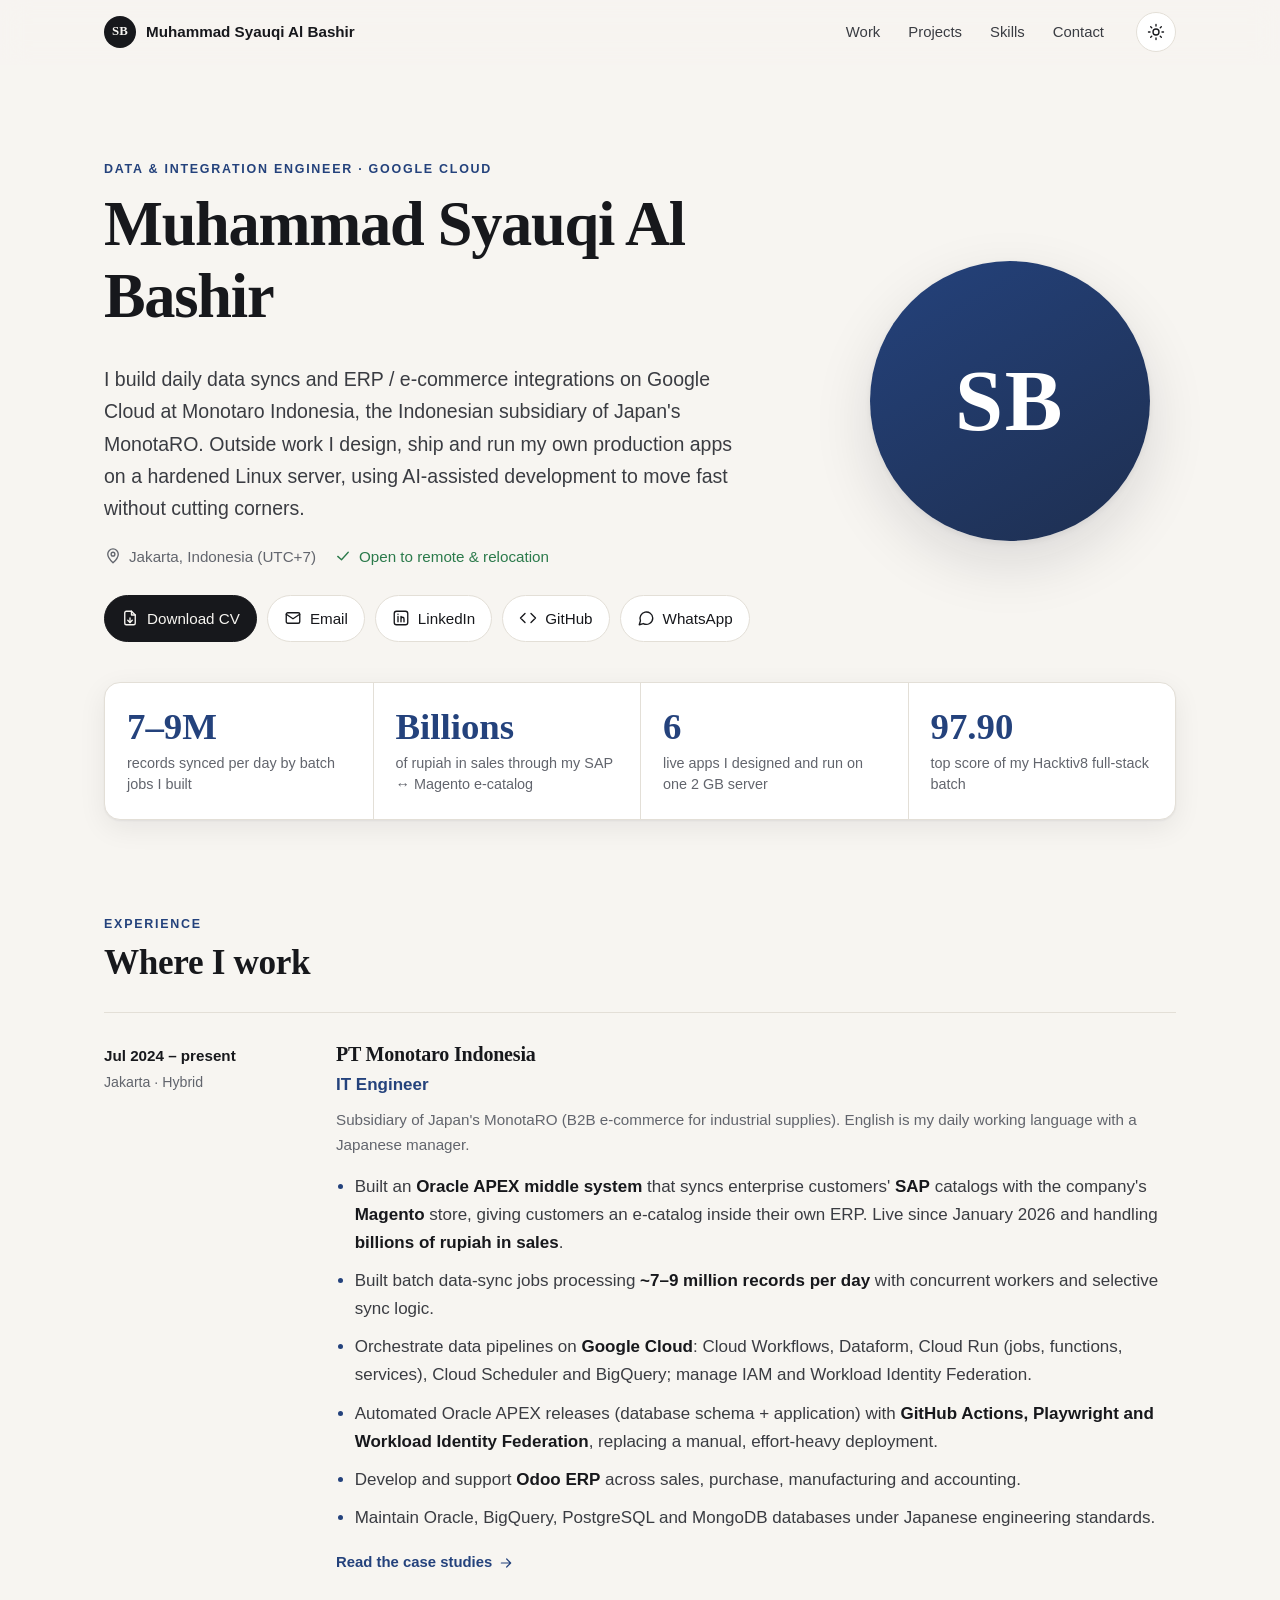
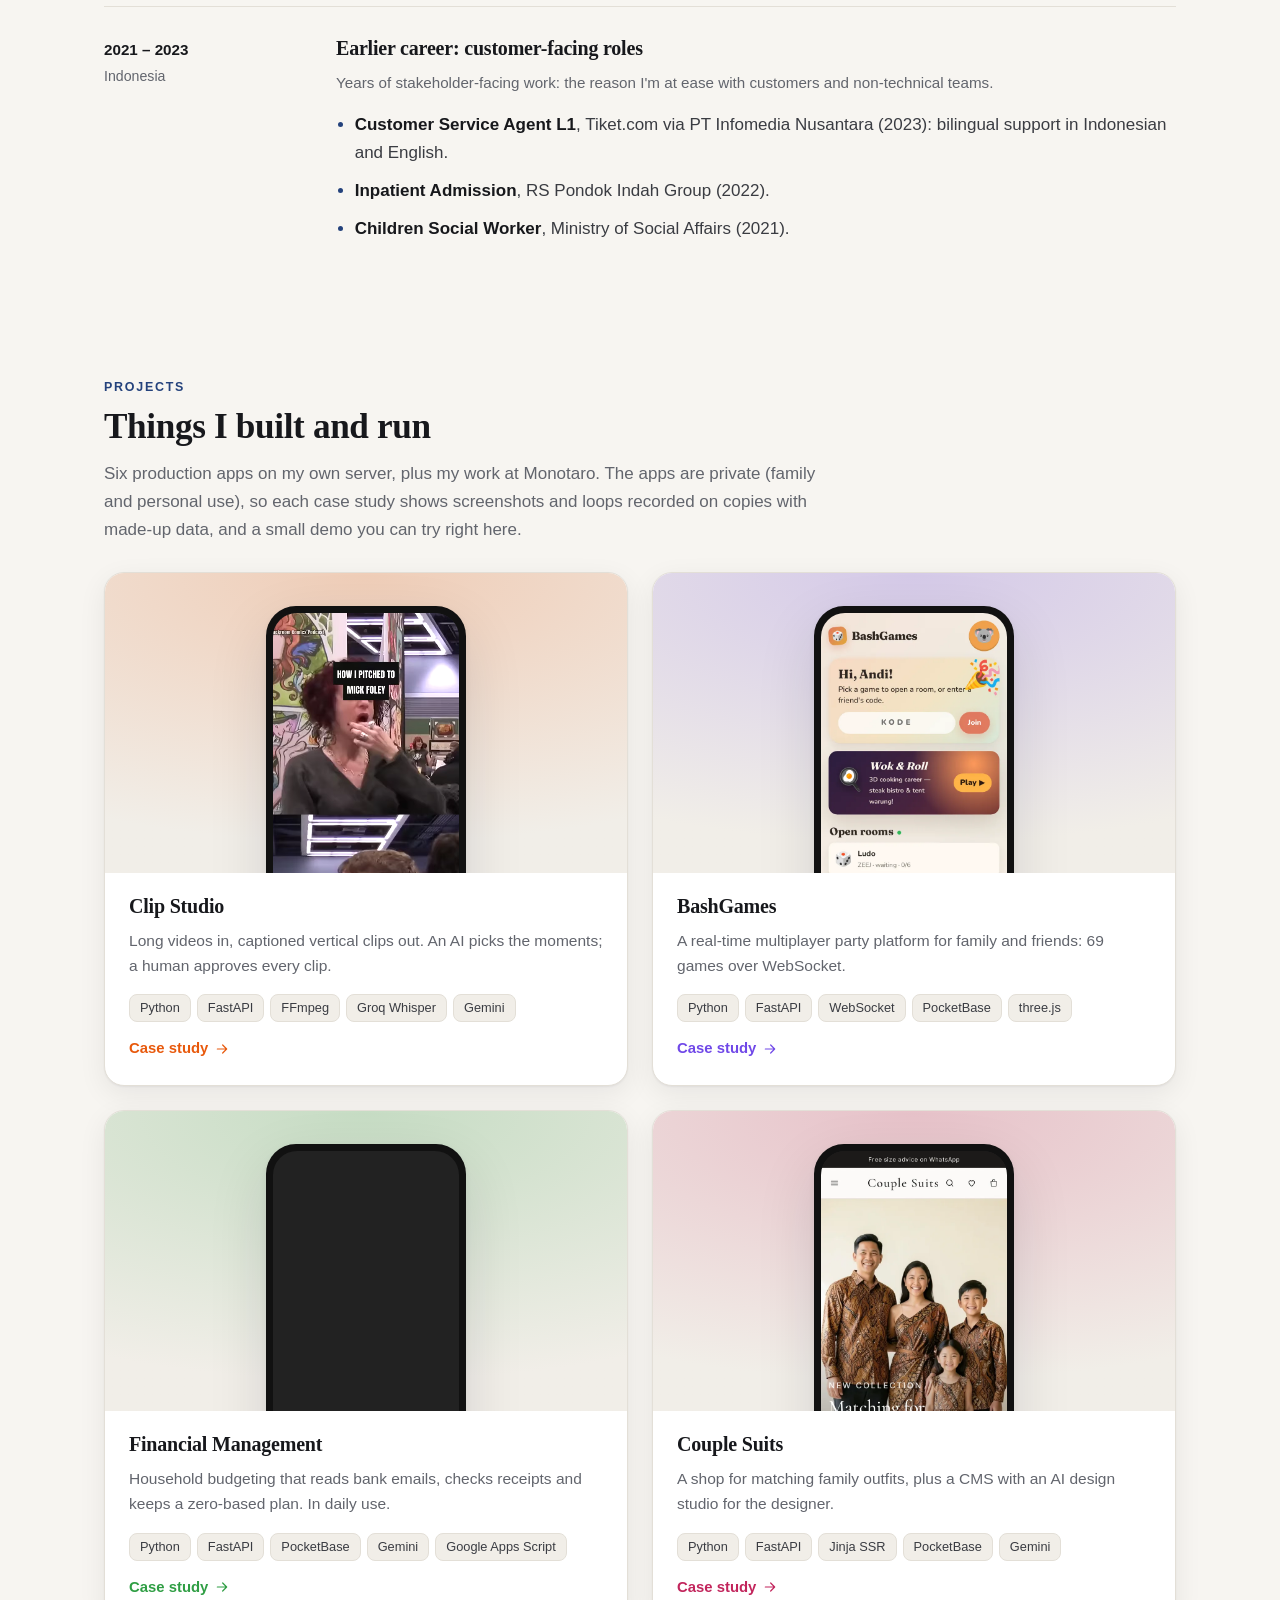
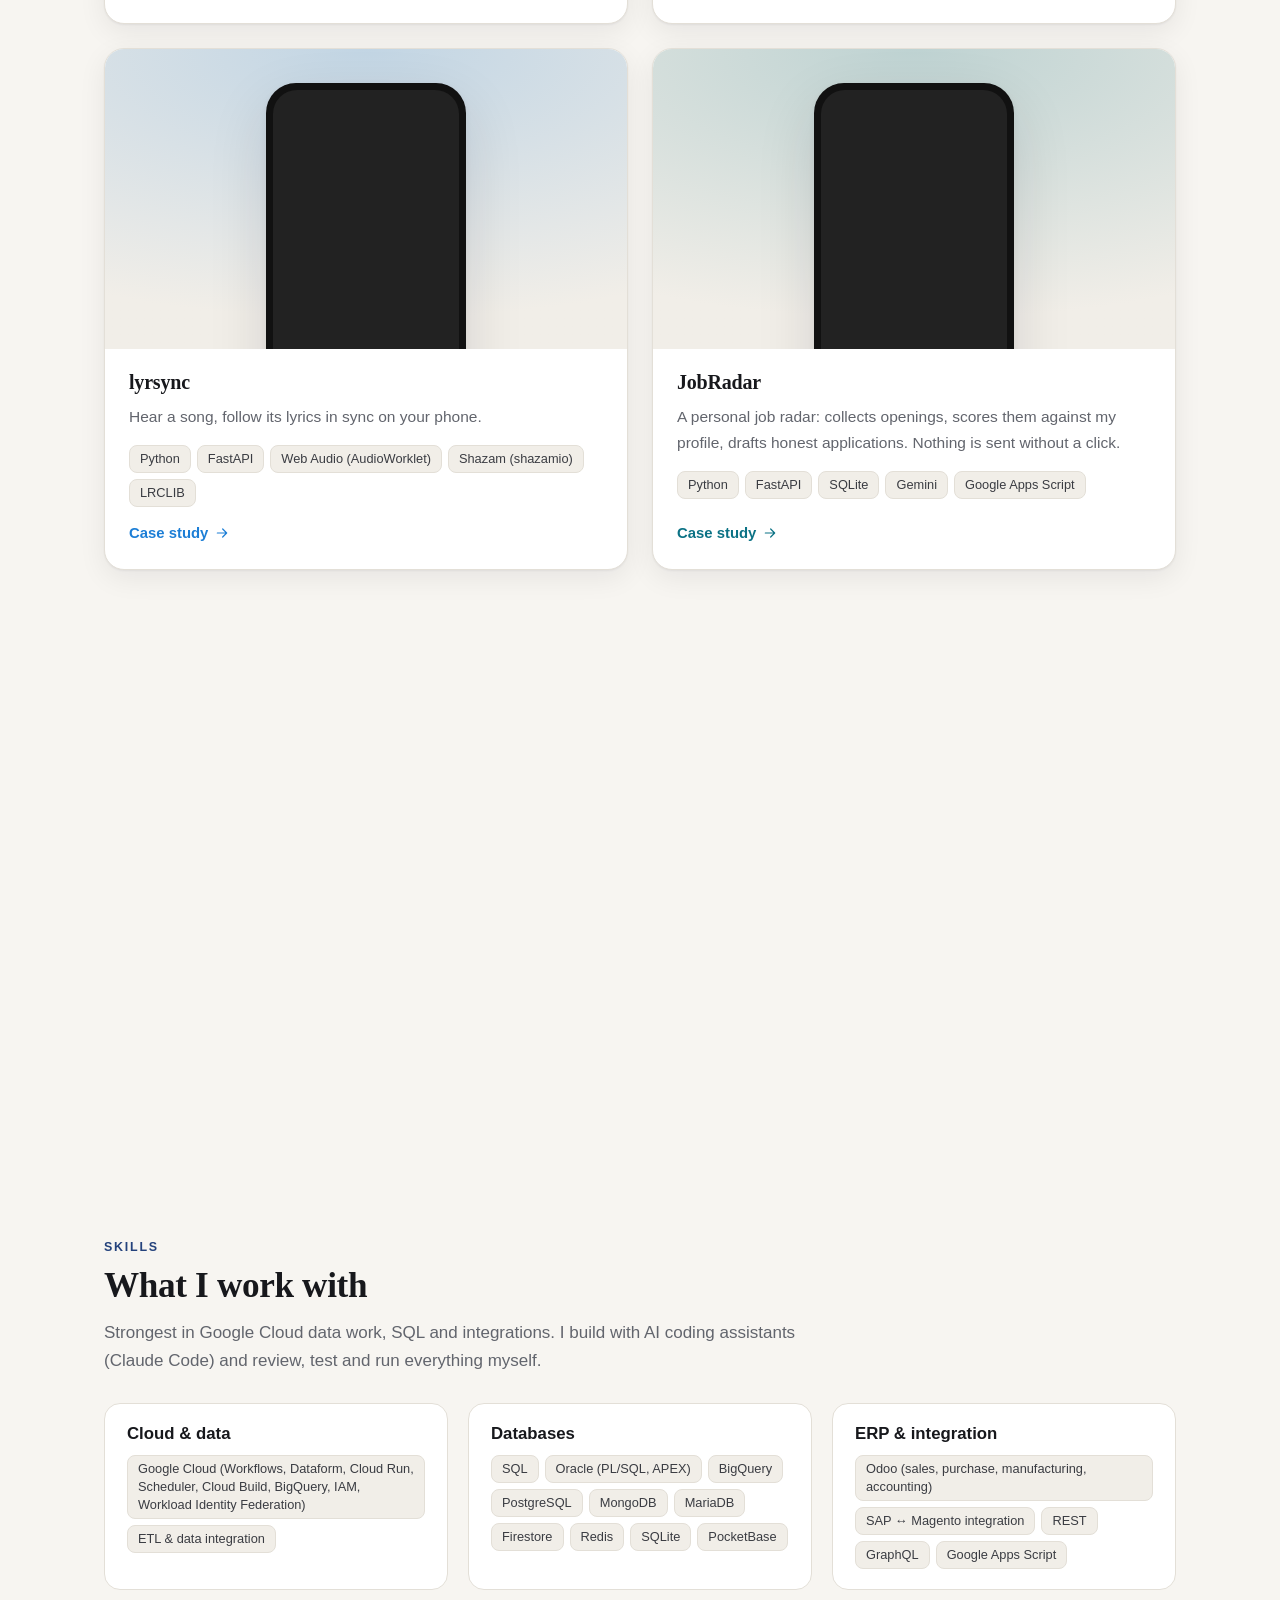
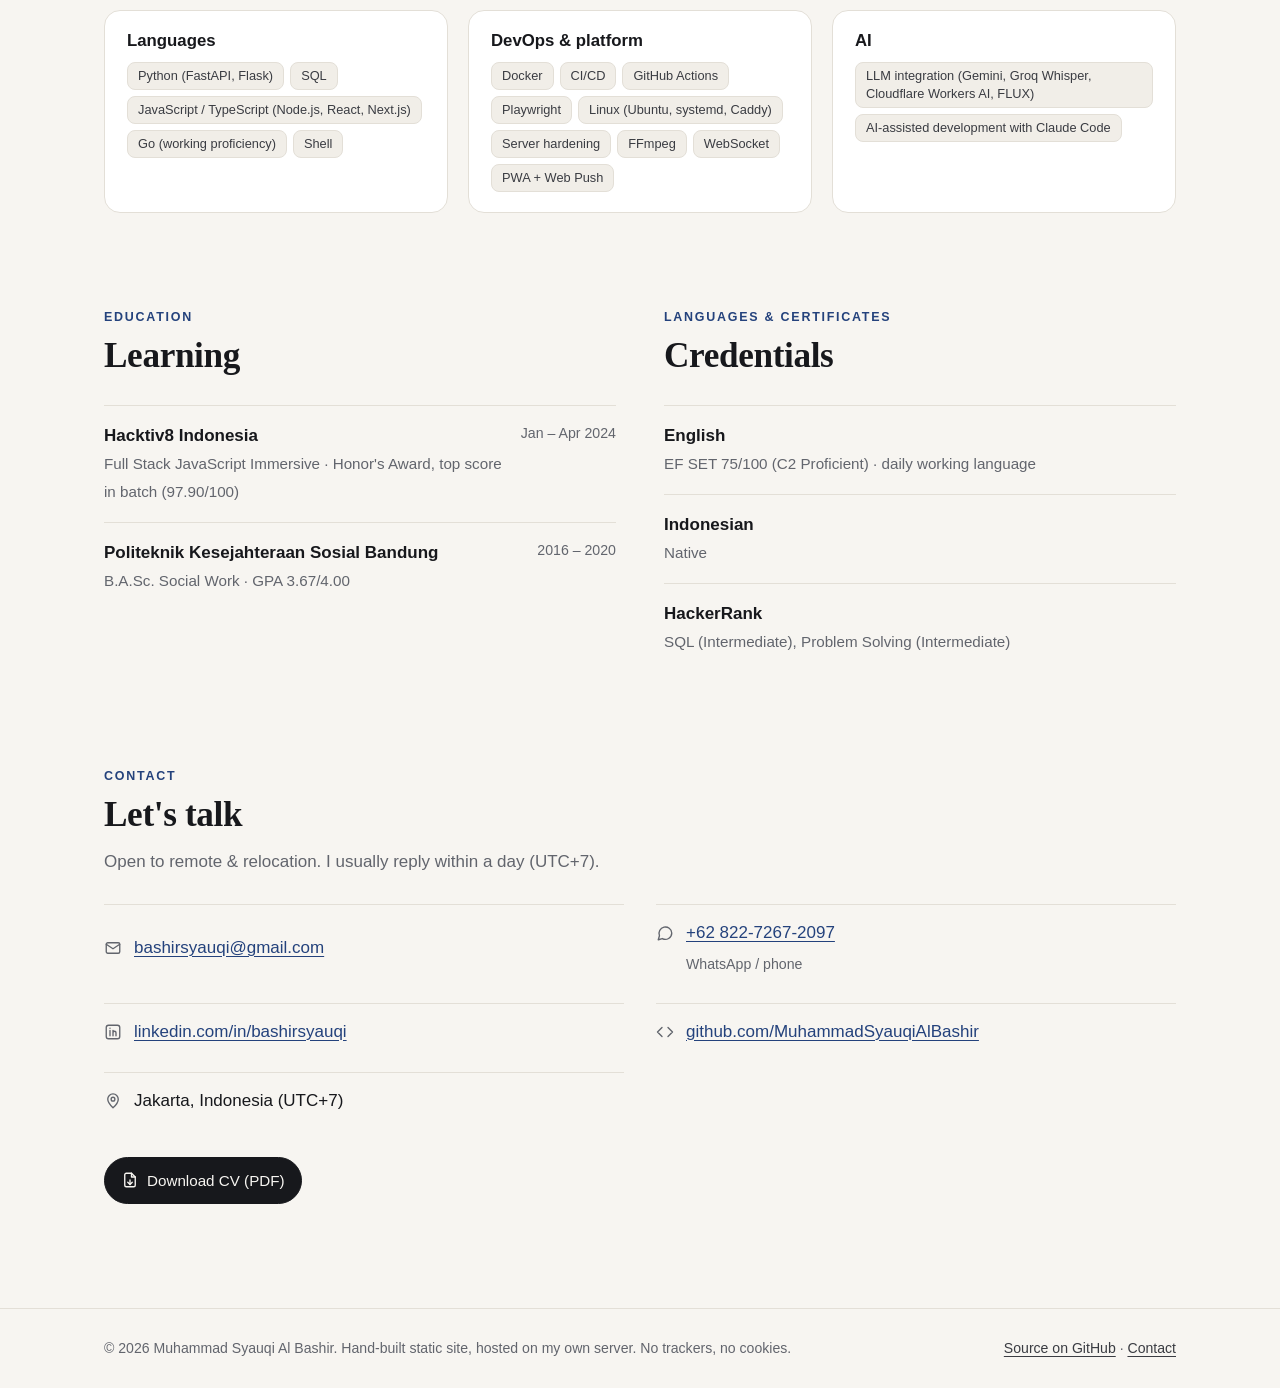
==== site/index.html @ 39985cdf "Portfolio site: CV, case studies, media and in-browser demos Static site generated from tools/conten" ====
<!doctype html>
<html lang="en">
<head>
<meta charset="utf-8">
<meta name="viewport" content="width=device-width, initial-scale=1, viewport-fit=cover">
<title>Muhammad Syauqi Al Bashir · Data &amp; Integration Engineer · Google Cloud</title>
<meta name="description" content="I build daily data syncs and ERP / e-commerce integrations on Google Cloud at Monotaro Indonesia, the Indonesian subsidiary of Japan&#x27;s MonotaRO. Outside work I design, ship and run my own production apps on a hardened Linux server, using AI-assisted development to move fast without cutting corners.">
<meta name="author" content="Muhammad Syauqi Al Bashir">
<meta name="color-scheme" content="light dark">
<meta name="theme-color" content="#f7f5f1" media="(prefers-color-scheme: light)">
<meta name="theme-color" content="#0f1012" media="(prefers-color-scheme: dark)">
<link rel="canonical" href="https://syauqi.bashir.my.id/">
<meta property="og:type" content="website">
<meta property="og:title" content="Muhammad Syauqi Al Bashir · Data &amp; Integration Engineer · Google Cloud">
<meta property="og:description" content="I build daily data syncs and ERP / e-commerce integrations on Google Cloud at Monotaro Indonesia, the Indonesian subsidiary of Japan&#x27;s MonotaRO. Outside work I design, ship and run my own production apps on a hardened Linux server, using AI-assisted development to move fast without cutting corners.">
<meta property="og:url" content="https://syauqi.bashir.my.id/">
<meta property="og:image" content="https://syauqi.bashir.my.id/assets/og.png">
<meta name="twitter:card" content="summary_large_image">
<link rel="icon" href="assets/favicon.svg" type="image/svg+xml">
<link rel="apple-touch-icon" href="assets/apple-touch-icon.png">
<link rel="stylesheet" href="assets/css/site.css?v=5ca17b1867">
<link rel="stylesheet" href="assets/css/accents.css?v=5ca17b1867">
<script src="assets/js/theme.js?v=5ca17b1867"></script>
<script type="module" src="assets/js/main.js?v=5ca17b1867"></script>
</head>
<body>
<a class="skip" href="#main">Skip to content</a>
<header class="top">
  <div class="wrap bar">
    <a class="brand" href="index.html" aria-label="Home"><span class="mono sm" aria-hidden="true">SB</span><span>Muhammad Syauqi Al Bashir</span></a>
    <nav class="nav" aria-label="Main">
      <a href="index.html#work">Work</a><a href="index.html#projects">Projects</a><a href="index.html#skills">Skills</a><a href="index.html#contact">Contact</a>
    </nav>
    <button class="theme" type="button" aria-label="Switch light or dark theme"><svg class="i sun" viewBox="0 0 24 24" fill="none" stroke="currentColor" stroke-width="1.8" stroke-linecap="round" stroke-linejoin="round" aria-hidden="true"><circle cx="12" cy="12" r="4"/><path d="M12 2v2M12 20v2M4.9 4.9l1.4 1.4M17.7 17.7l1.4 1.4M2 12h2M20 12h2M4.9 19.1l1.4-1.4M17.7 6.3l1.4-1.4"/></svg><svg class="i moon" viewBox="0 0 24 24" fill="none" stroke="currentColor" stroke-width="1.8" stroke-linecap="round" stroke-linejoin="round" aria-hidden="true"><path d="M20 14.5A8 8 0 1 1 9.5 4a6.5 6.5 0 0 0 10.5 10.5z"/></svg></button>
  </div>
</header>
<main id="main">

<section class="hero wrap">
  <div class="hero-text">
    <p class="eyebrow">Data &amp; Integration Engineer · Google Cloud</p>
    <h1>Muhammad Syauqi Al Bashir</h1>
    <p class="lede">I build daily data syncs and ERP / e-commerce integrations on Google Cloud at Monotaro Indonesia, the Indonesian subsidiary of Japan&#x27;s MonotaRO. Outside work I design, ship and run my own production apps on a hardened Linux server, using AI-assisted development to move fast without cutting corners.</p>
    <ul class="meta"><li><svg class="i" viewBox="0 0 24 24" fill="none" stroke="currentColor" stroke-width="1.8" stroke-linecap="round" stroke-linejoin="round" aria-hidden="true"><path d="M12 21s-7-6.2-7-11.5a7 7 0 0 1 14 0C19 14.8 12 21 12 21z"/><circle cx="12" cy="9.5" r="2.5"/></svg>Jakarta, Indonesia (UTC+7)</li><li class="ok"><svg class="i" viewBox="0 0 24 24" fill="none" stroke="currentColor" stroke-width="1.8" stroke-linecap="round" stroke-linejoin="round" aria-hidden="true"><path d="M5 12.5 10 17 19 7"/></svg>Open to remote &amp; relocation</li></ul>
    <div class="cta">
  <a class="btn primary" href="assets/cv/Muhammad-Syauqi-Al-Bashir-CV-2026.pdf" download><svg class="i" viewBox="0 0 24 24" fill="none" stroke="currentColor" stroke-width="1.8" stroke-linecap="round" stroke-linejoin="round" aria-hidden="true"><path d="M14 3H7a2 2 0 0 0-2 2v14a2 2 0 0 0 2 2h10a2 2 0 0 0 2-2V8z"/><path d="M14 3v5h5"/><path d="M12 12v6"/><path d="m9 15 3 3 3-3"/></svg>Download CV</a>
  <a class="btn" href="mailto:bashirsyauqi@gmail.com"><svg class="i" viewBox="0 0 24 24" fill="none" stroke="currentColor" stroke-width="1.8" stroke-linecap="round" stroke-linejoin="round" aria-hidden="true"><rect x="3" y="5" width="18" height="14" rx="2"/><path d="m3 7 9 6 9-6"/></svg>Email</a>
  <a class="btn" href="https://www.linkedin.com/in/bashirsyauqi/" rel="noopener" target="_blank"><svg class="i" viewBox="0 0 24 24" fill="none" stroke="currentColor" stroke-width="1.8" stroke-linecap="round" stroke-linejoin="round" aria-hidden="true"><rect x="3" y="3" width="18" height="18" rx="3"/><path d="M8 10v7M8 7v.01M12 17v-4a2 2 0 0 1 4 0v4M12 10v7"/></svg>LinkedIn</a>
  <a class="btn" href="https://github.com/MuhammadSyauqiAlBashir" rel="noopener" target="_blank"><svg class="i" viewBox="0 0 24 24" fill="none" stroke="currentColor" stroke-width="1.8" stroke-linecap="round" stroke-linejoin="round" aria-hidden="true"><path d="m16 18 6-6-6-6M8 6l-6 6 6 6"/></svg>GitHub</a>
  <a class="btn" href="https://wa.me/6282272672097" rel="noopener" target="_blank"><svg class="i" viewBox="0 0 24 24" fill="none" stroke="currentColor" stroke-width="1.8" stroke-linecap="round" stroke-linejoin="round" aria-hidden="true"><path d="M21 12a8.5 8.5 0 0 1-12.6 7.4L3 21l1.6-5.4A8.5 8.5 0 1 1 21 12z"/></svg>WhatsApp</a>
</div>
  </div>
  <div class="hero-pic"><span class="mono lg" aria-hidden="true">SB</span></div>
</section>

<section class="wrap numbers" aria-label="Key numbers"><ul><li><b>7–9M</b><span>records synced per day by batch jobs I built</span></li><li><b>Billions</b><span>of rupiah in sales through my SAP ↔ Magento e-catalog</span></li><li><b>6</b><span>live apps I designed and run on one 2 GB server</span></li><li><b>97.90</b><span>top score of my Hacktiv8 full-stack batch</span></li></ul></section>

<section id="work" class="wrap sec">
  <div class="sec-h"><p class="eyebrow">Experience</p><h2>Where I work</h2></div>
  <article class="job reveal">
  <div class="when"><span>Jul 2024 – present</span><small>Jakarta · Hybrid</small></div>
  <div class="what"><h3>PT Monotaro Indonesia</h3><p class="role">IT Engineer</p><p class="note">Subsidiary of Japan&#x27;s MonotaRO (B2B e-commerce for industrial supplies). English is my daily working language with a Japanese manager.</p><ul class="pts"><li>Built an <b>Oracle APEX middle system</b> that syncs enterprise customers' <b>SAP</b> catalogs with the company's <b>Magento</b> store, giving customers an e-catalog inside their own ERP. Live since January 2026 and handling <b>billions of rupiah in sales</b>.</li><li>Built batch data-sync jobs processing <b>~7–9 million records per day</b> with concurrent workers and selective sync logic.</li><li>Orchestrate data pipelines on <b>Google Cloud</b>: Cloud Workflows, Dataform, Cloud Run (jobs, functions, services), Cloud Scheduler and BigQuery; manage IAM and Workload Identity Federation.</li><li>Automated Oracle APEX releases (database schema + application) with <b>GitHub Actions, Playwright and Workload Identity Federation</b>, replacing a manual, effort-heavy deployment.</li><li>Develop and support <b>Odoo ERP</b> across sales, purchase, manufacturing and accounting.</li><li>Maintain Oracle, BigQuery, PostgreSQL and MongoDB databases under Japanese engineering standards.</li></ul><a class="more" href="projects/monotaro.html">Read the case studies<svg class="i" viewBox="0 0 24 24" fill="none" stroke="currentColor" stroke-width="1.8" stroke-linecap="round" stroke-linejoin="round" aria-hidden="true"><path d="M5 12h14M13 6l6 6-6 6"/></svg></a></div>
</article><article class="job reveal">
  <div class="when"><span>2021 – 2023</span><small>Indonesia</small></div>
  <div class="what"><h3>Earlier career: customer-facing roles</h3><p class="note">Years of stakeholder-facing work: the reason I&#x27;m at ease with customers and non-technical teams.</p><ul class="pts"><li><b>Customer Service Agent L1</b>, Tiket.com via PT Infomedia Nusantara (2023): bilingual support in Indonesian and English.</li><li><b>Inpatient Admission</b>, RS Pondok Indah Group (2022).</li><li><b>Children Social Worker</b>, Ministry of Social Affairs (2021).</li></ul></div>
</article>
</section>

<section id="projects" class="wrap sec">
  <div class="sec-h"><p class="eyebrow">Projects</p><h2>Things I built and run</h2>
  <p class="sub">Six production apps on my own server, plus my work at Monotaro. The apps are private (family and personal use), so each case study shows screenshots and loops recorded on copies with made-up data, and a small demo you can try right here.</p></div>
  <div class="grid"><a class="card reveal" href="projects/clipstudio.html" data-p="clipstudio">
  <div class="shot"><div class="frame phone"><video class="m" poster="assets/media/clip-loop.webp" muted loop playsinline preload="none" data-autoplay aria-label="Clip Studio screenshot"><source src="assets/media/clip-loop.mp4" type="video/mp4"><source src="assets/media/clip-loop.webm" type="video/webm"></video></div></div>
  <div class="body"><h3>Clip Studio</h3><p>Long videos in, captioned vertical clips out. An AI picks the moments; a human approves every clip.</p>
  <ul class="chips"><li class="chip">Python</li><li class="chip">FastAPI</li><li class="chip">FFmpeg</li><li class="chip">Groq Whisper</li><li class="chip">Gemini</li></ul>
  <span class="more">Case study<svg class="i" viewBox="0 0 24 24" fill="none" stroke="currentColor" stroke-width="1.8" stroke-linecap="round" stroke-linejoin="round" aria-hidden="true"><path d="M5 12h14M13 6l6 6-6 6"/></svg></span></div>
</a><a class="card reveal" href="projects/bashgames.html" data-p="bashgames">
  <div class="shot"><div class="frame phone"><img class="m" src="assets/media/bg-lobby.webp" alt="BashGames screenshot" loading="lazy" decoding="async" width="600" height="1298"></div></div>
  <div class="body"><h3>BashGames</h3><p>A real-time multiplayer party platform for family and friends: 69 games over WebSocket.</p>
  <ul class="chips"><li class="chip">Python</li><li class="chip">FastAPI</li><li class="chip">WebSocket</li><li class="chip">PocketBase</li><li class="chip">three.js</li></ul>
  <span class="more">Case study<svg class="i" viewBox="0 0 24 24" fill="none" stroke="currentColor" stroke-width="1.8" stroke-linecap="round" stroke-linejoin="round" aria-hidden="true"><path d="M5 12h14M13 6l6 6-6 6"/></svg></span></div>
</a><a class="card reveal" href="projects/finance.html" data-p="finance">
  <div class="shot"><div class="frame phone"><video class="m" poster="assets/media/fin-loop.webp" muted loop playsinline preload="none" data-autoplay aria-label="Financial Management screenshot"><source src="assets/media/fin-loop.mp4" type="video/mp4"><source src="assets/media/fin-loop.webm" type="video/webm"></video></div></div>
  <div class="body"><h3>Financial Management</h3><p>Household budgeting that reads bank emails, checks receipts and keeps a zero-based plan. In daily use.</p>
  <ul class="chips"><li class="chip">Python</li><li class="chip">FastAPI</li><li class="chip">PocketBase</li><li class="chip">Gemini</li><li class="chip">Google Apps Script</li></ul>
  <span class="more">Case study<svg class="i" viewBox="0 0 24 24" fill="none" stroke="currentColor" stroke-width="1.8" stroke-linecap="round" stroke-linejoin="round" aria-hidden="true"><path d="M5 12h14M13 6l6 6-6 6"/></svg></span></div>
</a><a class="card reveal" href="projects/couple-suits.html" data-p="couple-suits">
  <div class="shot"><div class="frame phone"><img class="m" src="assets/media/cs-home.webp" alt="Couple Suits screenshot" loading="lazy" decoding="async" width="600" height="1298"></div></div>
  <div class="body"><h3>Couple Suits</h3><p>A shop for matching family outfits, plus a CMS with an AI design studio for the designer.</p>
  <ul class="chips"><li class="chip">Python</li><li class="chip">FastAPI</li><li class="chip">Jinja SSR</li><li class="chip">PocketBase</li><li class="chip">Gemini</li></ul>
  <span class="more">Case study<svg class="i" viewBox="0 0 24 24" fill="none" stroke="currentColor" stroke-width="1.8" stroke-linecap="round" stroke-linejoin="round" aria-hidden="true"><path d="M5 12h14M13 6l6 6-6 6"/></svg></span></div>
</a><a class="card reveal" href="projects/lyrsync.html" data-p="lyrsync">
  <div class="shot"><div class="frame phone"><video class="m" poster="assets/media/lyr-loop.webp" muted loop playsinline preload="none" data-autoplay aria-label="lyrsync screenshot"><source src="assets/media/lyr-loop.mp4" type="video/mp4"><source src="assets/media/lyr-loop.webm" type="video/webm"></video></div></div>
  <div class="body"><h3>lyrsync</h3><p>Hear a song, follow its lyrics in sync on your phone.</p>
  <ul class="chips"><li class="chip">Python</li><li class="chip">FastAPI</li><li class="chip">Web Audio (AudioWorklet)</li><li class="chip">Shazam (shazamio)</li><li class="chip">LRCLIB</li></ul>
  <span class="more">Case study<svg class="i" viewBox="0 0 24 24" fill="none" stroke="currentColor" stroke-width="1.8" stroke-linecap="round" stroke-linejoin="round" aria-hidden="true"><path d="M5 12h14M13 6l6 6-6 6"/></svg></span></div>
</a><a class="card reveal" href="projects/jobradar.html" data-p="jobradar">
  <div class="shot"><div class="frame phone"><img class="m" src="assets/media/jr-inbox.webp" alt="JobRadar screenshot" loading="lazy" decoding="async" width="600" height="1298"></div></div>
  <div class="body"><h3>JobRadar</h3><p>A personal job radar: collects openings, scores them against my profile, drafts honest applications. Nothing is sent without a click.</p>
  <ul class="chips"><li class="chip">Python</li><li class="chip">FastAPI</li><li class="chip">SQLite</li><li class="chip">Gemini</li><li class="chip">Google Apps Script</li></ul>
  <span class="more">Case study<svg class="i" viewBox="0 0 24 24" fill="none" stroke="currentColor" stroke-width="1.8" stroke-linecap="round" stroke-linejoin="round" aria-hidden="true"><path d="M5 12h14M13 6l6 6-6 6"/></svg></span></div>
</a><a class="card reveal" href="projects/platform.html" data-p="platform">
  <div class="shot"><div class="frame svgf"><svg class="diagram" viewBox="0 0 600 360" role="img" aria-label="Server architecture diagram">
  <rect x="200" y="14" width="200" height="40" rx="20" class="d-pill"/><text x="300" y="39" class="d-t" text-anchor="middle">Internet · HTTPS / HTTP3</text>
  <path d="M300 54v22" class="d-line"/>
  <rect x="24" y="76" width="552" height="60" rx="12" class="d-acc"/>
  <text x="300" y="101" class="d-h" text-anchor="middle">Firewall (cloud + ufw) · Caddy reverse proxy</text>
  <text x="300" y="121" class="d-s" text-anchor="middle">TLS by Let's Encrypt · strict security headers per site · SSH: key + TOTP</text>
  <path d="M300 136v14" class="d-line"/>
  <text x="24" y="166" class="d-s">Each app: own Linux user · sandboxed systemd unit · memory/CPU caps · localhost only</text>
  <rect x="24" y="176" width="126" height="44" rx="10" class="d-box"/><text x="87" y="203" class="d-t" text-anchor="middle">Finance</text><rect x="162" y="176" width="126" height="44" rx="10" class="d-box"/><text x="225" y="203" class="d-t" text-anchor="middle">lyrsync</text><rect x="300" y="176" width="126" height="44" rx="10" class="d-box"/><text x="363" y="203" class="d-t" text-anchor="middle">Shop</text><rect x="438" y="176" width="126" height="44" rx="10" class="d-box"/><text x="501" y="203" class="d-t" text-anchor="middle">Shop admin</text><rect x="24" y="234" width="126" height="44" rx="10" class="d-box"/><text x="87" y="261" class="d-t" text-anchor="middle">BashGames</text><rect x="162" y="234" width="126" height="44" rx="10" class="d-box"/><text x="225" y="261" class="d-t" text-anchor="middle">Clip Studio</text><rect x="300" y="234" width="126" height="44" rx="10" class="d-box"/><text x="363" y="261" class="d-t" text-anchor="middle">JobRadar</text>
  <rect x="24" y="300" width="270" height="44" rx="10" class="d-box2"/><text x="159" y="327" class="d-t" text-anchor="middle">Shared login + PocketBase</text>
  <rect x="306" y="300" width="270" height="44" rx="10" class="d-box2"/><text x="441" y="327" class="d-t" text-anchor="middle">Nightly verified backups → Drive</text>
</svg></div></div>
  <div class="body"><h3>The platform</h3><p>Six apps on one 2 GB server: hardened, sandboxed, monitored and backed up every night.</p>
  <ul class="chips"><li class="chip">Ubuntu 24.04</li><li class="chip">Caddy (HTTP/3)</li><li class="chip">systemd sandboxing</li><li class="chip">PocketBase</li><li class="chip">ufw + fail2ban</li></ul>
  <span class="more">Case study<svg class="i" viewBox="0 0 24 24" fill="none" stroke="currentColor" stroke-width="1.8" stroke-linecap="round" stroke-linejoin="round" aria-hidden="true"><path d="M5 12h14M13 6l6 6-6 6"/></svg></span></div>
</a><a class="card reveal" href="projects/monotaro.html" data-p="monotaro">
  <div class="shot"><div class="frame svgf"><svg class="diagram" viewBox="0 0 600 300" role="img" aria-label="SAP to Magento integration diagram">
  <rect x="20" y="40" width="150" height="70" rx="12" class="d-box"/><text x="95" y="72" class="d-h" text-anchor="middle">Customer SAP</text><text x="95" y="92" class="d-s" text-anchor="middle">their ERP</text>
  <rect x="225" y="30" width="150" height="90" rx="12" class="d-acc"/><text x="300" y="66" class="d-h" text-anchor="middle">Oracle APEX</text><text x="300" y="86" class="d-s" text-anchor="middle">middle system</text>
  <rect x="430" y="40" width="150" height="70" rx="12" class="d-box"/><text x="505" y="72" class="d-h" text-anchor="middle">Magento store</text><text x="505" y="92" class="d-s" text-anchor="middle">catalog · prices</text>
  <path d="M170 66h55M375 66h55" class="d-line"/><path d="M225 86h-55M430 86h-55" class="d-line dash"/>
  <rect x="20" y="170" width="560" height="110" rx="14" class="d-box2"/>
  <text x="300" y="196" class="d-h" text-anchor="middle">Google Cloud data platform</text>
  <rect x="40" y="212" width="120" height="48" rx="10" class="d-box"/><text x="100" y="241" class="d-t" text-anchor="middle">Scheduler</text>
  <rect x="175" y="212" width="120" height="48" rx="10" class="d-box"/><text x="235" y="241" class="d-t" text-anchor="middle">Workflows</text>
  <rect x="310" y="212" width="120" height="48" rx="10" class="d-box"/><text x="370" y="241" class="d-t" text-anchor="middle">Cloud Run</text>
  <rect x="445" y="212" width="115" height="48" rx="10" class="d-box"/><text x="502" y="235" class="d-t" text-anchor="middle">Dataform ·</text><text x="502" y="251" class="d-t" text-anchor="middle">BigQuery</text>
  <path d="M160 236h15M295 236h15M430 236h15" class="d-line"/>
  <text x="300" y="150" class="d-s" text-anchor="middle">~7–9 million records synced per day</text>
</svg></div></div>
  <div class="body"><h3>Work at Monotaro</h3><p>Data and integration work for a Japanese-owned B2B e-commerce company, on Google Cloud.</p>
  <ul class="chips"><li class="chip">Oracle APEX</li><li class="chip">PL/SQL</li><li class="chip">SAP</li><li class="chip">Magento</li><li class="chip">Google Cloud</li></ul>
  <span class="more">Case study<svg class="i" viewBox="0 0 24 24" fill="none" stroke="currentColor" stroke-width="1.8" stroke-linecap="round" stroke-linejoin="round" aria-hidden="true"><path d="M5 12h14M13 6l6 6-6 6"/></svg></span></div>
</a></div>
</section>

<section id="skills" class="wrap sec">
  <div class="sec-h"><p class="eyebrow">Skills</p><h2>What I work with</h2>
  <p class="sub">Strongest in Google Cloud data work, SQL and integrations. I build with AI coding assistants (Claude Code) and review, test and run everything myself.</p></div>
  <div class="skills"><div class="sk reveal"><h3>Cloud &amp; data</h3><ul class="chips"><li class="chip">Google Cloud (Workflows, Dataform, Cloud Run, Scheduler, Cloud Build, BigQuery, IAM, Workload Identity Federation)</li><li class="chip">ETL &amp; data integration</li></ul></div><div class="sk reveal"><h3>Databases</h3><ul class="chips"><li class="chip">SQL</li><li class="chip">Oracle (PL/SQL, APEX)</li><li class="chip">BigQuery</li><li class="chip">PostgreSQL</li><li class="chip">MongoDB</li><li class="chip">MariaDB</li><li class="chip">Firestore</li><li class="chip">Redis</li><li class="chip">SQLite</li><li class="chip">PocketBase</li></ul></div><div class="sk reveal"><h3>ERP &amp; integration</h3><ul class="chips"><li class="chip">Odoo (sales, purchase, manufacturing, accounting)</li><li class="chip">SAP ↔ Magento integration</li><li class="chip">REST</li><li class="chip">GraphQL</li><li class="chip">Google Apps Script</li></ul></div><div class="sk reveal"><h3>Languages</h3><ul class="chips"><li class="chip">Python (FastAPI, Flask)</li><li class="chip">SQL</li><li class="chip">JavaScript / TypeScript (Node.js, React, Next.js)</li><li class="chip">Go (working proficiency)</li><li class="chip">Shell</li></ul></div><div class="sk reveal"><h3>DevOps &amp; platform</h3><ul class="chips"><li class="chip">Docker</li><li class="chip">CI/CD</li><li class="chip">GitHub Actions</li><li class="chip">Playwright</li><li class="chip">Linux (Ubuntu, systemd, Caddy)</li><li class="chip">Server hardening</li><li class="chip">FFmpeg</li><li class="chip">WebSocket</li><li class="chip">PWA + Web Push</li></ul></div><div class="sk reveal"><h3>AI</h3><ul class="chips"><li class="chip">LLM integration (Gemini, Groq Whisper, Cloudflare Workers AI, FLUX)</li><li class="chip">AI-assisted development with Claude Code</li></ul></div></div>
</section>

<section class="wrap sec two">
  <div class="reveal"><div class="sec-h"><p class="eyebrow">Education</p><h2>Learning</h2></div><ul class="list"><li><div><b>Hacktiv8 Indonesia</b><span>Full Stack JavaScript Immersive · Honor&#x27;s Award, top score in batch (97.90/100)</span></div><small>Jan – Apr 2024</small></li><li><div><b>Politeknik Kesejahteraan Sosial Bandung</b><span>B.A.Sc. Social Work · GPA 3.67/4.00</span></div><small>2016 – 2020</small></li></ul></div>
  <div class="reveal"><div class="sec-h"><p class="eyebrow">Languages & certificates</p><h2>Credentials</h2></div><ul class="list"><li><div><b>English</b><span>EF SET 75/100 (C2 Proficient) · daily working language</span></div></li><li><div><b>Indonesian</b><span>Native</span></div></li><li><div><b>HackerRank</b><span>SQL (Intermediate), Problem Solving (Intermediate)</span></div></li></ul></div>
</section>

<section id="contact" class="wrap sec contact reveal">
  <div class="sec-h"><p class="eyebrow">Contact</p><h2>Let's talk</h2>
  <p class="sub">Open to remote &amp; relocation. I usually reply within a day (UTC+7).</p></div>
  <ul class="contact-list">
    <li><svg class="i" viewBox="0 0 24 24" fill="none" stroke="currentColor" stroke-width="1.8" stroke-linecap="round" stroke-linejoin="round" aria-hidden="true"><rect x="3" y="5" width="18" height="14" rx="2"/><path d="m3 7 9 6 9-6"/></svg><a href="mailto:bashirsyauqi@gmail.com">bashirsyauqi@gmail.com</a></li>
    <li><svg class="i" viewBox="0 0 24 24" fill="none" stroke="currentColor" stroke-width="1.8" stroke-linecap="round" stroke-linejoin="round" aria-hidden="true"><path d="M21 12a8.5 8.5 0 0 1-12.6 7.4L3 21l1.6-5.4A8.5 8.5 0 1 1 21 12z"/></svg><a href="https://wa.me/6282272672097" rel="noopener" target="_blank">+62 822-7267-2097</a><small>WhatsApp / phone</small></li>
    <li><svg class="i" viewBox="0 0 24 24" fill="none" stroke="currentColor" stroke-width="1.8" stroke-linecap="round" stroke-linejoin="round" aria-hidden="true"><rect x="3" y="3" width="18" height="18" rx="3"/><path d="M8 10v7M8 7v.01M12 17v-4a2 2 0 0 1 4 0v4M12 10v7"/></svg><a href="https://www.linkedin.com/in/bashirsyauqi/" rel="noopener" target="_blank">linkedin.com/in/bashirsyauqi</a></li>
    <li><svg class="i" viewBox="0 0 24 24" fill="none" stroke="currentColor" stroke-width="1.8" stroke-linecap="round" stroke-linejoin="round" aria-hidden="true"><path d="m16 18 6-6-6-6M8 6l-6 6 6 6"/></svg><a href="https://github.com/MuhammadSyauqiAlBashir" rel="noopener" target="_blank">github.com/MuhammadSyauqiAlBashir</a></li>
    <li><svg class="i" viewBox="0 0 24 24" fill="none" stroke="currentColor" stroke-width="1.8" stroke-linecap="round" stroke-linejoin="round" aria-hidden="true"><path d="M12 21s-7-6.2-7-11.5a7 7 0 0 1 14 0C19 14.8 12 21 12 21z"/><circle cx="12" cy="9.5" r="2.5"/></svg><span>Jakarta, Indonesia (UTC+7)</span></li>
  </ul>
  <a class="btn primary" href="assets/cv/Muhammad-Syauqi-Al-Bashir-CV-2026.pdf" download><svg class="i" viewBox="0 0 24 24" fill="none" stroke="currentColor" stroke-width="1.8" stroke-linecap="round" stroke-linejoin="round" aria-hidden="true"><path d="M14 3H7a2 2 0 0 0-2 2v14a2 2 0 0 0 2 2h10a2 2 0 0 0 2-2V8z"/><path d="M14 3v5h5"/><path d="M12 12v6"/><path d="m9 15 3 3 3-3"/></svg>Download CV (PDF)</a>
</section>

</main>
<footer class="foot">
  <div class="wrap">
    <p>© 2026 Muhammad Syauqi Al Bashir. Hand-built static site, hosted on my own server. No trackers, no cookies.</p>
    <p><a href="https://github.com/MuhammadSyauqiAlBashir/portfolio" rel="noopener" target="_blank">Source on GitHub</a> · <a href="index.html#contact">Contact</a></p>
  </div>
</footer>
</body>
</html>
---- site/assets/css/site.css ----
/* Portfolio: calm premium, light + dark. System fonts only (no external requests). */
:root {
  --bg: #f7f5f1; --surface: #ffffff; --surface2: #f1eee8; --ink: #17181c; --ink2: #3a3c42; --muted: #62656d;
  --line: #e3dfd7; --accent: #24427c; --accent-ink: #ffffff; --accent-soft: #e7ecf5; --ok: #2b7a4b; --warn: #a15c07;
  --shadow: 0 1px 2px rgba(20, 20, 30, .05), 0 8px 28px rgba(20, 20, 30, .07);
  --shadow-lg: 0 2px 6px rgba(20, 20, 30, .06), 0 22px 60px rgba(20, 20, 30, .12);
  --pa: var(--accent);
  --serif: "Iowan Old Style", "Palatino Linotype", Palatino, "Book Antiqua", "Noto Serif", Georgia, ui-serif, serif;
  --sans: -apple-system, BlinkMacSystemFont, "Segoe UI", Inter, Roboto, "Noto Sans", "Helvetica Neue", Arial, sans-serif;
  --mono: ui-monospace, "SF Mono", Menlo, Consolas, "Liberation Mono", monospace;
  --r: 16px; --gut: 24px; --max: 1120px;
  color-scheme: light;
}
@media (prefers-color-scheme: dark) {
  :root:not([data-theme="light"]) {
    --bg: #0f1012; --surface: #17181b; --surface2: #1d1f23; --ink: #ecebe8; --ink2: #cfcdc8; --muted: #a0a3ab;
    --line: #2a2c31; --accent: #9fb9ec; --accent-ink: #0f1012; --accent-soft: #1a2232; --ok: #6cc596; --warn: #e2a54b;
    --shadow: 0 1px 2px rgba(0, 0, 0, .3), 0 8px 28px rgba(0, 0, 0, .3);
    --shadow-lg: 0 2px 6px rgba(0, 0, 0, .35), 0 22px 60px rgba(0, 0, 0, .45);
    color-scheme: dark;
  }
}
:root[data-theme="dark"] {
  --bg: #0f1012; --surface: #17181b; --surface2: #1d1f23; --ink: #ecebe8; --ink2: #cfcdc8; --muted: #a0a3ab;
  --line: #2a2c31; --accent: #9fb9ec; --accent-ink: #0f1012; --accent-soft: #1a2232; --ok: #6cc596; --warn: #e2a54b;
  --shadow: 0 1px 2px rgba(0, 0, 0, .3), 0 8px 28px rgba(0, 0, 0, .3);
  --shadow-lg: 0 2px 6px rgba(0, 0, 0, .35), 0 22px 60px rgba(0, 0, 0, .45);
  color-scheme: dark;
}

*, *::before, *::after { box-sizing: border-box; }
html { -webkit-text-size-adjust: 100%; scroll-behavior: smooth; scroll-padding-top: 80px; }
body { margin: 0; background: var(--bg); color: var(--ink); font: 400 17px/1.65 var(--sans); -webkit-font-smoothing: antialiased; overflow-x: hidden; }
img, video, svg { display: block; max-width: 100%; }
a { color: var(--accent); text-decoration-thickness: 1px; text-underline-offset: 3px; }
h1, h2, h3 { font-family: var(--serif); font-weight: 600; letter-spacing: -.01em; line-height: 1.15; margin: 0 0 .5em; color: var(--ink); }
h1 { font-size: clamp(2.3rem, 5.4vw, 3.9rem); letter-spacing: -.02em; }
h2 { font-size: clamp(1.6rem, 3vw, 2.2rem); }
h3 { font-size: 1.25rem; }
p { margin: 0 0 1em; }
b, strong { font-weight: 600; color: var(--ink); }
small { color: var(--muted); }
button { font: inherit; color: inherit; }
:focus-visible { outline: 2px solid var(--accent); outline-offset: 3px; border-radius: 6px; }
.skip { position: absolute; left: -999px; top: 8px; background: var(--surface); padding: 8px 12px; border-radius: 8px; z-index: 50; }
.skip:focus { left: 12px; }
.wrap { width: 100%; max-width: var(--max); margin: 0 auto; padding: 0 var(--gut); }
.i { width: 18px; height: 18px; flex: none; }
.eyebrow { font: 600 .78rem/1.3 var(--sans); letter-spacing: .14em; text-transform: uppercase; color: var(--pa); margin: 0 0 .9em; }
.sub { color: var(--muted); max-width: 720px; }

/* header */
.top { position: sticky; top: 0; z-index: 30; background: color-mix(in srgb, var(--bg) 82%, transparent); backdrop-filter: saturate(1.4) blur(14px); -webkit-backdrop-filter: saturate(1.4) blur(14px); border-bottom: 1px solid transparent; transition: border-color .2s; padding-top: env(safe-area-inset-top); }
.top.scrolled { border-bottom-color: var(--line); }
.bar { display: flex; align-items: center; gap: 20px; height: 64px; }
.brand { display: flex; align-items: center; gap: 10px; color: var(--ink); text-decoration: none; font-weight: 600; font-size: .95rem; min-width: 0; }
.brand span { white-space: nowrap; overflow: hidden; text-overflow: ellipsis; }
.nav { margin-left: auto; display: flex; gap: 4px; }
.nav a { color: var(--ink2); text-decoration: none; font-size: .93rem; padding: 8px 12px; border-radius: 999px; }
.nav a:hover { background: var(--surface2); color: var(--ink); }
.theme { width: 40px; height: 40px; border-radius: 50%; border: 1px solid var(--line); background: var(--surface); display: grid; place-items: center; cursor: pointer; flex: none; }
.theme:hover { border-color: var(--muted); }
.theme .moon { display: none; }
:root[data-theme="dark"] .theme .sun { display: none; }
:root[data-theme="dark"] .theme .moon { display: block; }
@media (prefers-color-scheme: dark) {
  :root:not([data-theme="light"]) .theme .sun { display: none; }
  :root:not([data-theme="light"]) .theme .moon { display: block; }
}
.mono { display: inline-grid; place-items: center; border-radius: 50%; background: var(--ink); color: var(--bg); font-family: var(--serif); font-weight: 600; letter-spacing: .02em; flex: none; }
.mono.sm { width: 32px; height: 32px; font-size: .8rem; }
.mono.lg { width: min(280px, 62vw); aspect-ratio: 1; font-size: clamp(3rem, 9vw, 5.4rem); background: linear-gradient(150deg, var(--accent), color-mix(in srgb, var(--accent) 55%, var(--ink))); color: var(--accent-ink); box-shadow: var(--shadow-lg); }
.photo { width: min(300px, 64vw); aspect-ratio: 1; object-fit: cover; border-radius: 50%; box-shadow: var(--shadow-lg); }

/* hero */
.hero { display: grid; grid-template-columns: 1.35fr .65fr; gap: 48px; align-items: center; padding-top: clamp(40px, 8vw, 96px); padding-bottom: 40px; }
.hero-pic { display: flex; justify-content: center; }
.lede { font-size: clamp(1.08rem, 1.6vw, 1.22rem); color: var(--ink2); max-width: 640px; }
.meta { list-style: none; padding: 0; margin: 0 0 26px; display: flex; flex-wrap: wrap; gap: 8px 18px; color: var(--muted); font-size: .95rem; }
.meta li { display: flex; align-items: center; gap: 7px; }
.meta .ok { color: var(--ok); }
.cta { display: flex; flex-wrap: wrap; gap: 10px; }
.btn { display: inline-flex; align-items: center; gap: 8px; padding: 10px 16px; min-height: 44px; border-radius: 999px; border: 1px solid var(--line); background: var(--surface); color: var(--ink); text-decoration: none; font-size: .95rem; font-weight: 500; cursor: pointer; transition: transform .15s, border-color .15s, box-shadow .15s; }
.btn:hover { border-color: var(--muted); transform: translateY(-1px); box-shadow: var(--shadow); }
.btn.primary { background: var(--ink); color: var(--bg); border-color: var(--ink); }
.btn.small { min-height: 36px; padding: 6px 12px; font-size: .88rem; }
.btn[disabled] { opacity: .5; cursor: default; transform: none; box-shadow: none; }

/* numbers */
.numbers ul { list-style: none; padding: 0; margin: 0; display: grid; grid-template-columns: repeat(4, 1fr); border: 1px solid var(--line); border-radius: var(--r); background: var(--surface); box-shadow: var(--shadow); overflow: hidden; }
.numbers li { padding: 24px 22px; border-left: 1px solid var(--line); }
.numbers li:first-child { border-left: 0; }
.numbers b { display: block; font: 600 clamp(1.7rem, 3vw, 2.3rem)/1.1 var(--serif); color: var(--accent); margin-bottom: 6px; }
.numbers span { font-size: .9rem; color: var(--muted); line-height: 1.45; display: block; }

/* sections */
.sec { padding-top: clamp(56px, 8vw, 96px); }
.sec-h { margin-bottom: 28px; }
.sec-h h2 { margin-bottom: .35em; }
.two { display: grid; grid-template-columns: 1fr 1fr; gap: 48px; }

.job { display: grid; grid-template-columns: 200px 1fr; gap: 32px; padding: 30px 0; border-top: 1px solid var(--line); }
.job .when span { display: block; font-weight: 600; font-size: .95rem; }
.job .role { font-weight: 600; color: var(--accent); margin: -.3em 0 .5em; }
.job .note { color: var(--muted); font-size: .95rem; }
.pts { padding-left: 1.1em; margin: 0; }
.pts li { margin: 0 0 .6em; color: var(--ink2); }
.pts li::marker { color: var(--pa); }
.more { display: inline-flex; align-items: center; gap: 6px; font-weight: 600; font-size: .93rem; color: var(--pa); text-decoration: none; margin-top: 8px; }
.more .i { width: 16px; height: 16px; transition: transform .2s; }

/* project cards */
.grid { display: grid; grid-template-columns: repeat(2, 1fr); gap: 24px; }
.card { display: flex; flex-direction: column; background: var(--surface); border: 1px solid var(--line); border-radius: 20px; overflow: hidden; color: inherit; text-decoration: none; box-shadow: var(--shadow); transition: transform .25s, box-shadow .25s, border-color .25s; }
.card:hover { transform: translateY(-3px); box-shadow: var(--shadow-lg); border-color: color-mix(in srgb, var(--pa) 40%, var(--line)); }
.card:hover .more .i { transform: translateX(3px); }
.card .shot { height: 300px; background: radial-gradient(120% 90% at 50% 0%, color-mix(in srgb, var(--pa) 22%, var(--surface2)), var(--surface2)); display: flex; align-items: flex-end; justify-content: center; padding: 28px 24px 0; overflow: hidden; }
.card .shot .frame.phone { width: 200px; margin-bottom: -150px; }
.card .shot .frame.desktop, .card .shot .frame.wide { width: 100%; margin-bottom: -40px; }
.card .shot:has(.svgf) { align-items: center; padding: 18px; }
.card .shot .frame.svgf { width: 100%; align-self: center; margin-bottom: 0; background: transparent; box-shadow: none; border: 0; }
.card .body { padding: 22px 24px 24px; display: flex; flex-direction: column; flex: 1; }
.card .body p { color: var(--muted); font-size: .97rem; }
.card .chips { margin-bottom: 14px; }
.card .more { margin-top: auto; }
.chips { list-style: none; display: flex; flex-wrap: wrap; gap: 6px; padding: 0; margin: 0; }
.chip { font-size: .8rem; padding: 4px 10px; border-radius: 8px; background: var(--surface2); color: var(--ink2); border: 1px solid var(--line); line-height: 1.4; }

/* device frames */
.frame { position: relative; background: var(--surface); }
.frame .m { width: 100%; height: auto; }
.frame.phone { border-radius: 30px; padding: 7px; background: #111; box-shadow: var(--shadow-lg); }
.frame.phone .m { border-radius: 24px; aspect-ratio: 390 / 844; object-fit: cover; object-position: top; background: #222; }
.frame.desktop, .frame.wide { border-radius: 12px; border: 1px solid var(--line); box-shadow: var(--shadow-lg); overflow: hidden; padding-top: 26px; background: var(--surface2); }
.frame.desktop::before, .frame.wide::before { content: ""; position: absolute; left: 12px; top: 9px; width: 8px; height: 8px; border-radius: 50%; background: #e5534b; box-shadow: 14px 0 0 #e8b84a, 28px 0 0 #57b26a; }
.frame.desktop .m { aspect-ratio: 1440 / 900; object-fit: cover; object-position: top; }
.frame.wide .m { aspect-ratio: auto; }
.frame .ph { display: grid; place-items: center; text-align: center; padding: 16px; font-size: .8rem; color: #aaa; background: repeating-linear-gradient(135deg, #1d1d20 0 12px, #222226 12px 24px); }
.frame.svgf { border-radius: 16px; border: 1px solid var(--line); background: var(--surface); padding: 12px; }
video.m { background: #111; }

/* diagrams */
.diagram { width: 100%; height: auto; font-family: var(--sans); }
.diagram .d-box { fill: var(--surface); stroke: var(--line); stroke-width: 1.2; }
.diagram .d-box2 { fill: var(--surface2); stroke: var(--line); stroke-width: 1.2; }
.diagram .d-acc { fill: var(--accent-soft); stroke: color-mix(in srgb, var(--accent) 45%, var(--line)); stroke-width: 1.2; }
.diagram .d-pill { fill: var(--ink); }
.diagram .d-pill + text { fill: var(--bg); }
.diagram .d-line { stroke: var(--muted); stroke-width: 1.5; fill: none; marker-end: none; }
.diagram .dash { stroke-dasharray: 4 4; }
.diagram .d-t { font-size: 13px; fill: var(--ink); font-weight: 500; }
.diagram .d-h { font-size: 15px; fill: var(--ink); font-weight: 600; }
.diagram .d-s { font-size: 11.5px; fill: var(--muted); }

/* skills */
.skills { display: grid; grid-template-columns: repeat(3, 1fr); gap: 20px; }
.sk { background: var(--surface); border: 1px solid var(--line); border-radius: var(--r); padding: 20px 22px; }
.sk h3 { font-size: 1.05rem; margin-bottom: 12px; font-family: var(--sans); font-weight: 600; letter-spacing: 0; }

.list { list-style: none; padding: 0; margin: 0; }
.list li { display: flex; justify-content: space-between; gap: 16px; padding: 16px 0; border-top: 1px solid var(--line); }
.list b { display: block; }
.list span { color: var(--muted); font-size: .95rem; }
.list small { white-space: nowrap; }

.contact { padding-bottom: 24px; }
.contact-list { list-style: none; padding: 0; margin: 0 0 28px; display: grid; grid-template-columns: repeat(2, minmax(0, 1fr)); gap: 12px 32px; }
.contact-list li { display: flex; align-items: center; gap: 12px; padding: 14px 0; border-top: 1px solid var(--line); flex-wrap: wrap; min-width: 0; }
.contact-list li a, .contact-list li span { overflow-wrap: anywhere; }
.contact-list .i { color: var(--muted); }
.contact-list small { width: 100%; padding-left: 30px; margin-top: -6px; }

.foot { margin-top: 80px; border-top: 1px solid var(--line); padding: 28px 0 calc(28px + env(safe-area-inset-bottom)); color: var(--muted); font-size: .88rem; }
.foot .wrap { display: flex; justify-content: space-between; gap: 16px; flex-wrap: wrap; }
.foot p { margin: 0; }
.foot a { color: var(--ink2); }

/* project pages */
.p-hero { padding-top: 28px; }
.back { display: inline-flex; align-items: center; gap: 6px; color: var(--muted); text-decoration: none; font-size: .93rem; margin-bottom: 28px; }
.back:hover { color: var(--ink); }
.p-top { display: grid; grid-template-columns: 1.1fr .9fr; gap: 48px; align-items: center; }
.p-top h1 { font-size: clamp(2.2rem, 5vw, 3.4rem); }
.p-top .chips { margin: 4px 0 22px; }
.p-cover { display: flex; justify-content: center; padding: 28px; border-radius: 28px; background: radial-gradient(110% 80% at 50% 0%, color-mix(in srgb, var(--pa) 26%, var(--surface2)), var(--surface2)); }
.p-cover .frame.phone { width: min(290px, 70vw); }
.p-cover .frame.desktop, .p-cover .frame.wide, .p-cover .frame.svgf { width: 100%; }
.lives { display: flex; flex-wrap: wrap; gap: 10px; }
.live { display: inline-flex; align-items: center; gap: 10px; padding: 10px 16px; border-radius: 14px; border: 1px solid var(--line); background: var(--surface); text-decoration: none; color: var(--ink); }
.live span { display: flex; flex-direction: column; line-height: 1.3; }
.live b { font-weight: 600; font-size: .93rem; }
.live small { font-size: .8rem; }
.live.private .i { color: var(--warn); }
.live:not(.private) .i { color: var(--ok); }
.live:hover { border-color: var(--muted); }
.p-grid { display: grid; grid-template-columns: .8fr 1.2fr; gap: 48px; }
.p-grid > div > p { color: var(--ink2); }
.hls { display: grid; grid-template-columns: repeat(auto-fill, minmax(220px, 1fr)); gap: 28px; align-items: start; }
.hl { margin: 0; }
.hl:has(.desktop), .hl:has(.wide) { grid-column: span 2; }
.hl figcaption { font-size: .92rem; color: var(--muted); margin-top: 14px; }
.credit { font-size: .85rem; color: var(--muted); margin-top: 18px; }
.credits { font-size: .9rem; color: var(--muted); }
.credits h2 { font-size: 1.3rem; }

.flow { list-style: none; padding: 0; margin: 0; display: flex; flex-wrap: wrap; gap: 10px 0; counter-reset: s; }
.flow li { display: flex; align-items: center; gap: 10px; padding: 12px 16px; border-radius: 12px; background: var(--surface); border: 1px solid var(--line); font-size: .95rem; position: relative; margin-right: 34px; }
.flow li:not(:last-child)::after { content: ""; position: absolute; right: -27px; top: 50%; width: 20px; height: 2px; background: var(--muted); opacity: .6; }
.flow li:not(:last-child)::before { content: ""; position: absolute; right: -28px; top: calc(50% - 4px); width: 7px; height: 7px; border-right: 2px solid var(--muted); border-top: 2px solid var(--muted); transform: rotate(45deg); opacity: .6; }
.flow .n { width: 24px; height: 24px; border-radius: 50%; display: grid; place-items: center; font-size: .75rem; font-weight: 700; background: var(--pa); color: #fff; flex: none; }

.pn { display: flex; justify-content: space-between; gap: 16px; padding-top: 72px; }
.pn a { display: flex; align-items: center; gap: 12px; padding: 14px 18px; border-radius: 14px; border: 1px solid var(--line); background: var(--surface); color: var(--ink); text-decoration: none; min-width: 0; }
.pn a:hover { border-color: var(--muted); }
.pn span { display: flex; flex-direction: column; line-height: 1.3; font-weight: 600; }
.pn a:last-child span { align-items: flex-end; }
.pn small { font-weight: 400; }

/* demos */
.demo { margin-top: 28px; border: 1px solid var(--line); border-radius: 22px; background: var(--surface); box-shadow: var(--shadow); overflow: hidden; }
.demo:first-child { margin-top: 0; }
.demo-h { padding: 26px 28px 0; max-width: 760px; }
.demo-h h3 { font-size: 1.5rem; }
.demo-h p:last-child { color: var(--muted); }
.demo-body { padding: 8px 28px 28px; min-height: 120px; }
.demo-body .row { display: flex; flex-wrap: wrap; gap: 10px; align-items: center; }
.demo-body .hint { font-size: .88rem; color: var(--muted); }
.demo-body .err { color: #c92a2a; font-size: .9rem; }
.panel { background: var(--surface2); border: 1px solid var(--line); border-radius: 14px; padding: 16px; }
.split { display: grid; grid-template-columns: 1fr 1fr; gap: 18px; }
textarea.code, .code { font: 13px/1.55 var(--mono); }
textarea.code { width: 100%; min-height: 250px; resize: vertical; background: var(--surface2); color: var(--ink); border: 1px solid var(--line); border-radius: 12px; padding: 14px; }
.kv { display: grid; grid-template-columns: auto 1fr; gap: 6px 14px; font-size: .93rem; margin: 0; }
.kv dt { color: var(--muted); }
.kv dd { margin: 0; font-weight: 600; overflow-wrap: anywhere; }
mark.red { background: color-mix(in srgb, #e03131 20%, transparent); color: inherit; border-radius: 4px; padding: 0 2px; }
input[type="range"] { width: 100%; accent-color: var(--pa); }
select, input[type="number"], input[type="text"] { font: inherit; font-size: .93rem; color: var(--ink); background: var(--surface); border: 1px solid var(--line); border-radius: 10px; padding: 7px 10px; min-height: 38px; }
.seg { display: inline-flex; border: 1px solid var(--line); border-radius: 999px; padding: 3px; background: var(--surface2); gap: 2px; flex-wrap: wrap; }
.seg button { border: 0; background: none; padding: 6px 14px; border-radius: 999px; cursor: pointer; font-size: .9rem; color: var(--ink2); }
.seg button.on { background: var(--surface); color: var(--ink); box-shadow: var(--shadow); font-weight: 600; }

/* reveal on scroll */
.reveal { opacity: 0; transform: translateY(14px); transition: opacity .6s ease, transform .6s ease; }
.reveal.in { opacity: 1; transform: none; }
.no-js .reveal, .reveal.instant { opacity: 1; transform: none; }
@media (prefers-reduced-motion: reduce) {
  html { scroll-behavior: auto; }
  .reveal { opacity: 1; transform: none; transition: none; }
  .card, .btn { transition: none; }
}

/* responsive */
@media (max-width: 960px) {
  .hero { grid-template-columns: 1fr; gap: 28px; }
  .hero-pic { order: -1; justify-content: flex-start; }
  .mono.lg, .photo { width: 120px; font-size: 2.4rem; }
  .numbers ul { grid-template-columns: repeat(2, 1fr); }
  .numbers li:nth-child(3) { border-left: 0; }
  .numbers li:nth-child(n+3) { border-top: 1px solid var(--line); }
  .skills { grid-template-columns: repeat(2, 1fr); }
  .p-top { grid-template-columns: 1fr; gap: 32px; }
  .p-grid { grid-template-columns: 1fr; gap: 28px; }
}
@media (max-width: 720px) {
  :root { --gut: 16px; }
  body { font-size: 16px; }
  .nav { display: none; }
  .brand { margin-right: auto; }
  .grid, .skills, .two, .split, .contact-list { grid-template-columns: 1fr; }
  .two { gap: 8px; }
  .job { grid-template-columns: 1fr; gap: 8px; }
  .card .shot { height: 250px; }
  .card .shot .frame.phone { width: 170px; }
  .hls { grid-template-columns: 1fr 1fr; gap: 18px; }
  .hl:has(.desktop), .hl:has(.wide) { grid-column: span 2; }
  .flow { flex-direction: column; gap: 22px; }
  .flow li { margin-right: 0; }
  .flow li:not(:last-child)::after { right: auto; left: 27px; top: auto; bottom: -18px; width: 2px; height: 14px; }
  .flow li:not(:last-child)::before { right: auto; left: 24px; top: auto; bottom: -19px; transform: rotate(135deg); }
  .demo-h { padding: 20px 18px 0; }
  .demo-body { padding: 6px 18px 20px; }
  .pn { flex-direction: column; }
  .pn a:last-child { justify-content: flex-end; }
  .list li { flex-direction: column; gap: 4px; }
  .p-cover { padding: 20px; }
}
@media (max-width: 380px) {
  .hls { grid-template-columns: 1fr; }
  .hl:has(.desktop), .hl:has(.wide) { grid-column: auto; }
  .numbers li { padding: 18px 14px; }
}
@media print {
  .top, .theme, .demo, .pn, .foot { display: none; }
  .reveal { opacity: 1; transform: none; }
}

/* ---- demos ---------------------------------------------------------------------------------------------------- */
.panel h4 { margin: 0 0 12px; font-size: 1rem; }
.hint { margin: 8px 0 0; }

/* dice (ported from BashGames) */
.dice-panel { display: flex; flex-direction: column; align-items: center; gap: 12px; text-align: center; }
.dice-row { display: flex; gap: 26px; padding: 34px 0 18px; }
.dice-total { font-weight: 600; min-height: 1.6em; margin: 0; }
.die3d { --s: 64px; width: var(--s); height: var(--s); position: relative; perspective: calc(var(--s) * 7); flex: none; }
.die3d .cube { width: 100%; height: 100%; position: relative; transform-style: preserve-3d; will-change: transform; }
.die3d .face { position: absolute; inset: 0; border-radius: 18%; background: linear-gradient(145deg, #ffffff, #efe8db 70%, #e2d8c6);
  border: 1px solid #d6cbb7; display: grid; grid-template: repeat(3, 1fr) / repeat(3, 1fr); padding: 13%;
  box-shadow: inset 0 0 calc(var(--s) * .12) rgba(120, 90, 50, .18); backface-visibility: hidden; }
.die3d .face i { display: block; border-radius: 50%; margin: 14%; }
.die3d .face i.pip { background: radial-gradient(circle at 35% 30%, #5b5148, #1e1a16 70%); box-shadow: inset 0 1px 1px rgba(0,0,0,.4); }
.die3d .face i.pip.red { background: radial-gradient(circle at 35% 30%, #ff7b7b, #c1121f 70%); margin: 4%; }
.die3d .f1 { transform: translateZ(calc(var(--s) / 2)); }
.die3d .f6 { transform: rotateY(180deg) translateZ(calc(var(--s) / 2)); }
.die3d .f3 { transform: rotateY(90deg) translateZ(calc(var(--s) / 2)); }
.die3d .f4 { transform: rotateY(-90deg) translateZ(calc(var(--s) / 2)); }
.die3d .f5 { transform: rotateX(90deg) translateZ(calc(var(--s) / 2)); }
.die3d .f2 { transform: rotateX(-90deg) translateZ(calc(var(--s) / 2)); }
.die3d .die-shadow { position: absolute; left: 12%; right: 12%; bottom: -16%; height: 16%; border-radius: 50%; background: radial-gradient(rgba(0,0,0,.3), transparent 70%); }
.die3d.rolling .die-shadow { animation: dieShadow .9s ease-out; }
@keyframes dieShadow { 40% { transform: scale(.6); opacity: .5; } }

/* spot the twin */
.km-wrap { display: grid; grid-template-columns: 1fr 1fr; gap: 12px; }
.km-wrap figure { margin: 0; text-align: center; }
.km-wrap figcaption { font-size: .8rem; color: var(--muted); }
.km-wrap > .hint { grid-column: 1 / -1; }
.km { width: 100%; height: auto; touch-action: manipulation; user-select: none; -webkit-user-select: none; }
.km-bg { fill: #fffdf8; stroke: #e2d6c2; stroke-width: 1.2; }
.km-sym { pointer-events: none; transform-box: fill-box; transform-origin: center; }
.km-sym.got { animation: kmGot .35s ease-out; }
.km-hit { fill: transparent; cursor: pointer; }
.km-wrap.miss { animation: kmMiss .4s; }
.km-msg { font-weight: 600; margin: 10px 0; min-height: 1.6em; }
@keyframes kmGot { 50% { filter: drop-shadow(0 0 6px gold); } }
@keyframes kmMiss { 20%, 60% { transform: translateX(-6px); } 40%, 80% { transform: translateX(6px); } }

/* karaoke */
.ko-stage { position: relative; background: #121318; border-radius: 12px; padding: 10px; }
.ko-lane { width: 100%; height: 170px; }
.ko-bar { fill: #3d4252; }
.ko-sung { fill: none; stroke: #ffd43b; stroke-width: .9; stroke-linecap: round; stroke-linejoin: round; vector-effect: non-scaling-stroke; }
.ko-sung { stroke-width: 3; }
.ko-head { stroke: #ff6b6b; stroke-width: 2; vector-effect: non-scaling-stroke; }
.ko-big { position: absolute; inset: 0; display: grid; place-items: center; font: 700 3.4rem/1 var(--sans); color: #fff; pointer-events: none; }
.ko-words { font-size: 1.15rem; margin: 14px 0; }
.ko-words span { color: var(--muted); transition: color .1s; }
.ko-words span.on { color: var(--pa); font-weight: 700; }
.ko-opt { display: inline-flex; align-items: center; gap: 6px; margin: 0; }

/* finance parser */
.redact-panel { margin-top: 18px; }
pre.redacted { white-space: pre-wrap; overflow-wrap: anywhere; margin: 10px 0 0; max-height: 380px; overflow: auto; }
.demo-body > .row { margin-bottom: 4px; }
.demo-body > .hint { margin-bottom: 14px; }

/* envelopes */
.env-top { display: flex; flex-wrap: wrap; gap: 18px 32px; justify-content: space-between; align-items: flex-end; margin-bottom: 16px; }
.env-inc { display: flex; flex-direction: column; gap: 2px; min-width: 240px; flex: 1; }
.env-inc b { font-size: 1.2rem; }
.env-sum { display: flex; flex-direction: column; align-items: flex-end; gap: 4px; }
.env-left { font: 600 1.9rem/1.1 var(--serif); color: var(--warn); }
.env-left.ok { color: var(--ok); }
.env-left.bad { color: #e03131; }
.env-bar { display: flex; height: 14px; border-radius: 99px; overflow: hidden; margin-bottom: 14px; background: var(--line); }
.env-bar i { min-width: 0; flex-basis: 0; transition: flex-grow .2s; }
.env-bar i.rest { background: repeating-linear-gradient(135deg, var(--line) 0 6px, transparent 6px 12px); }
.env-row { display: grid; grid-template-columns: 150px 1fr 120px; gap: 12px; align-items: center; padding: 4px 0; }
.env-n { display: flex; align-items: center; gap: 8px; font-size: .93rem; }
.env-v { text-align: right; font-variant-numeric: tabular-nums; font-size: .93rem; }
.sw { width: 10px; height: 10px; border-radius: 3px; flex: none; }
.s0 { background: #4c6ef5; } .s1 { background: #40c057; } .s2 { background: #fab005; } .s3 { background: #15aabf; }
.s4 { background: #fd7e14; } .s5 { background: #be4bdb; } .s6 { background: #2f9e44; } .s7 { background: #e64980; }

/* family set */
.fs-list { display: flex; flex-direction: column; gap: 8px; margin-bottom: 14px; }
.fs-row { display: grid; grid-template-columns: 1fr auto auto 84px 32px; gap: 8px; align-items: center; background: var(--surface); border: 1px solid var(--line); border-radius: 12px; padding: 8px 10px; }
.fs-p { text-align: right; font-variant-numeric: tabular-nums; font-size: .9rem; }
.fs-rm { width: 32px; height: 32px; border-radius: 50%; border: 1px solid var(--line); background: none; cursor: pointer; font-size: 1.1rem; line-height: 1; }
.fs-add { display: flex; flex-wrap: wrap; gap: 6px; align-items: center; }
.fs-sum > div { display: flex; justify-content: space-between; padding: 8px 0; border-bottom: 1px solid var(--line); }
.fs-sum > div.ok { color: var(--ok); font-weight: 600; }
.fs-total b { font: 600 1.6rem/1.2 var(--serif); }

/* lyrics */
.ly-head { display: flex; gap: 12px; align-items: center; margin-bottom: 12px; }
.ly-head div { display: flex; flex-direction: column; }
.ly-dot { width: 12px; height: 12px; border-radius: 50%; background: var(--pa); box-shadow: 0 0 0 6px color-mix(in srgb, var(--pa) 20%, transparent); }
.ly-box { height: 250px; overflow: hidden; position: relative; display: flex; flex-direction: column; gap: 4px; padding: 90px 0; mask-image: linear-gradient(transparent, #000 25%, #000 75%, transparent); -webkit-mask-image: linear-gradient(transparent, #000 25%, #000 75%, transparent); }
.ly-line { text-align: left; background: none; border: 0; padding: 6px 4px; font: 600 clamp(1.15rem, 2.6vw, 1.5rem)/1.3 var(--serif); color: var(--muted); cursor: pointer; opacity: .55; transition: opacity .2s, color .2s, transform .2s; transform-origin: left center; }
.ly-line.past { opacity: .35; }
.ly-line.on { opacity: 1; color: var(--ink); transform: scale(1.04); }
.ly-box.waiting .ly-line { opacity: .9; color: var(--ink2); }
.ly-box.waiting .ly-line:hover { color: var(--pa); }
.ly-status { font-weight: 600; margin: 10px 0; }

/* jobradar score */
.sc-w { display: grid; grid-template-columns: 100px 1fr 32px; gap: 10px; align-items: center; font-size: .93rem; margin-bottom: 6px; }
.sc-w b { text-align: right; font-variant-numeric: tabular-nums; }
.sc-list { display: flex; flex-direction: column; gap: 12px; }
.sc-job { border: 1px solid var(--line); border-radius: 14px; padding: 14px 16px; background: var(--surface); }
.sc-top { display: flex; justify-content: space-between; gap: 12px; align-items: flex-start; }
.sc-top div { display: flex; flex-direction: column; }
.sc-score { font: 700 1.5rem/1 var(--sans); border-radius: 12px; padding: 8px 10px; min-width: 52px; text-align: center; font-variant-numeric: tabular-nums; }
.sc-score.hi { background: color-mix(in srgb, var(--ok) 18%, transparent); color: var(--ok); }
.sc-score.mid { background: color-mix(in srgb, var(--warn) 18%, transparent); color: var(--warn); }
.sc-score.lo { background: var(--surface2); color: var(--muted); }
.sc-bar { display: grid; grid-template-columns: 92px 1fr 28px; gap: 8px; align-items: center; font-size: .8rem; color: var(--muted); }
.sc-track { height: 6px; border-radius: 9px; background: var(--surface2); overflow: hidden; }
.sc-track i { display: block; height: 100%; background: var(--pa); border-radius: 9px; }
.sc-bar small { text-align: right; }
.sc-note { color: #e03131; font-size: .85rem; margin: 8px 0 0; }
.sc-act { font-size: .85rem; font-weight: 600; margin: 8px 0 0; color: var(--ink2); }

/* clip pipeline */
.cp { display: grid; grid-template-columns: 1fr 230px; gap: 24px; align-items: start; }
.cp-steps { list-style: none; padding: 0; margin: 0 0 14px; display: flex; flex-wrap: wrap; gap: 6px; counter-reset: c; }
.cp-steps li { counter-increment: c; font-size: .8rem; padding: 5px 10px; border-radius: 99px; border: 1px solid var(--line); color: var(--muted); transition: all .25s; }
.cp-steps li::before { content: counter(c) " · "; }
.cp-steps li.on { background: var(--pa); border-color: var(--pa); color: #fff; }
.cp-steps li.done { color: var(--ink2); border-color: color-mix(in srgb, var(--pa) 40%, var(--line)); }
.cp-frame { border-radius: 12px; overflow: hidden; background: #000; }
.cp-src { width: 100%; height: auto; }
.cp-info { margin-top: 12px; }
.cp-words { margin: 0 0 10px; font-size: .9rem; line-height: 1.7; min-height: 4.8em; }
.cp-words span { opacity: 0; transition: opacity .2s; border-radius: 4px; }
.cp-words span.in { opacity: 1; }
.cp-words .sp1 { color: var(--ink); }
.cp-words .sp0 { color: var(--muted); }
.cp-words span.sel { background: color-mix(in srgb, var(--pa) 12%, transparent); }
.cp-words span.now { background: #ffd43b; color: #000; }
.cp-wave { width: 100%; height: 56px; display: block; }
.cp-pick { display: flex; flex-direction: column; gap: 2px; margin-top: 10px; opacity: .15; transition: opacity .4s; font-size: .9rem; }
.cp-pick.in { opacity: 1; }
.cp-pick b { color: var(--pa); }
.cp .btn { margin-top: 12px; }
.cp-right { display: flex; flex-direction: column; align-items: center; }
.cp-phone { width: 100%; max-width: 220px; }
.cp-out { width: 100%; height: auto; border-radius: 24px; display: block; }

@media (max-width: 720px) {
  .cp { grid-template-columns: 1fr; }
  .cp-right { order: -1; }
  .cp-phone { max-width: 190px; }
  .env-row { grid-template-columns: 1fr 96px; }
  .env-row input { grid-column: 1 / -1; grid-row: 2; }
  .fs-row { grid-template-columns: 1fr auto auto 32px; }
  .fs-p { display: none; }
  .dice-row { gap: 18px; }
}
---- site/assets/css/accents.css ----
/* generated by tools/build.py */
[data-p="clipstudio"] { --pa: #e8590c; }
[data-p="bashgames"] { --pa: #7048e8; }
[data-p="finance"] { --pa: #2f9e44; }
[data-p="couple-suits"] { --pa: #c2255c; }
[data-p="lyrsync"] { --pa: #1c7ed6; }
[data-p="jobradar"] { --pa: #0b7285; }
[data-p="platform"] { --pa: #5c7c99; }
[data-p="monotaro"] { --pa: #d9480f; }
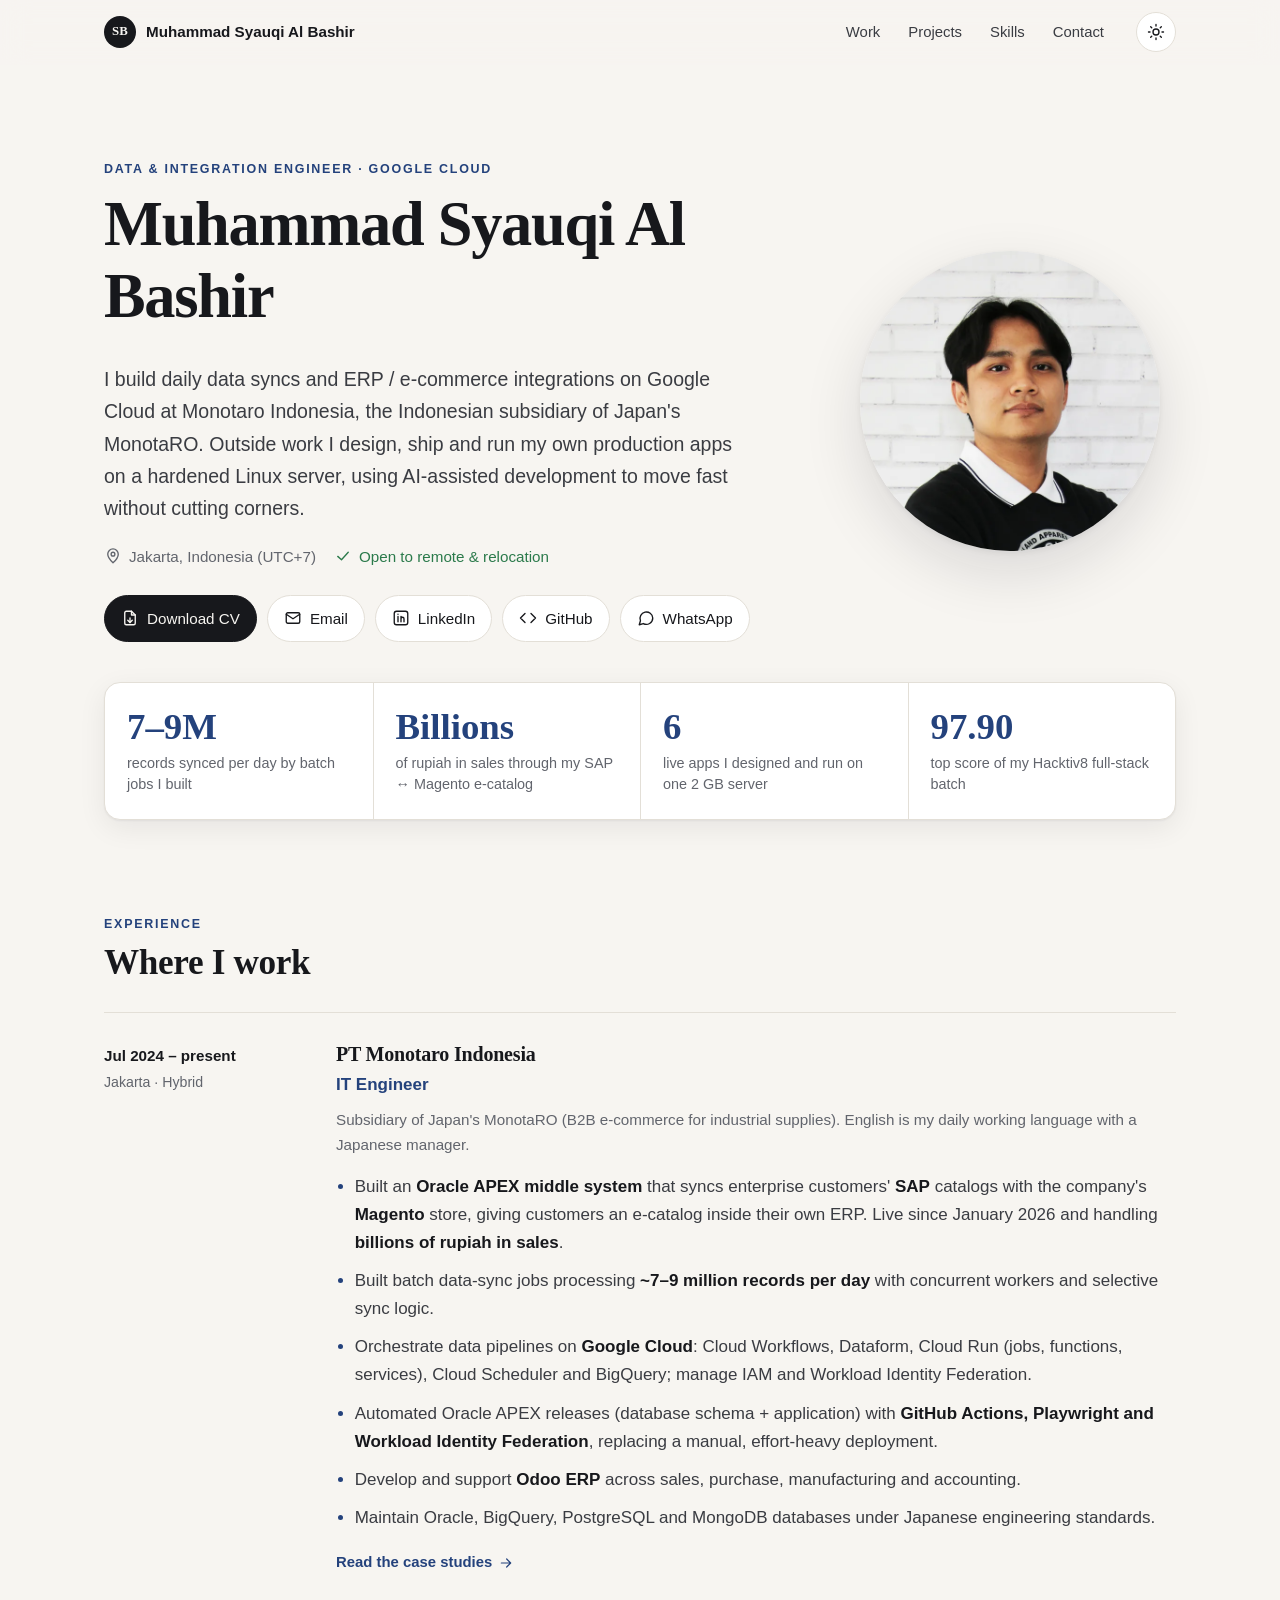
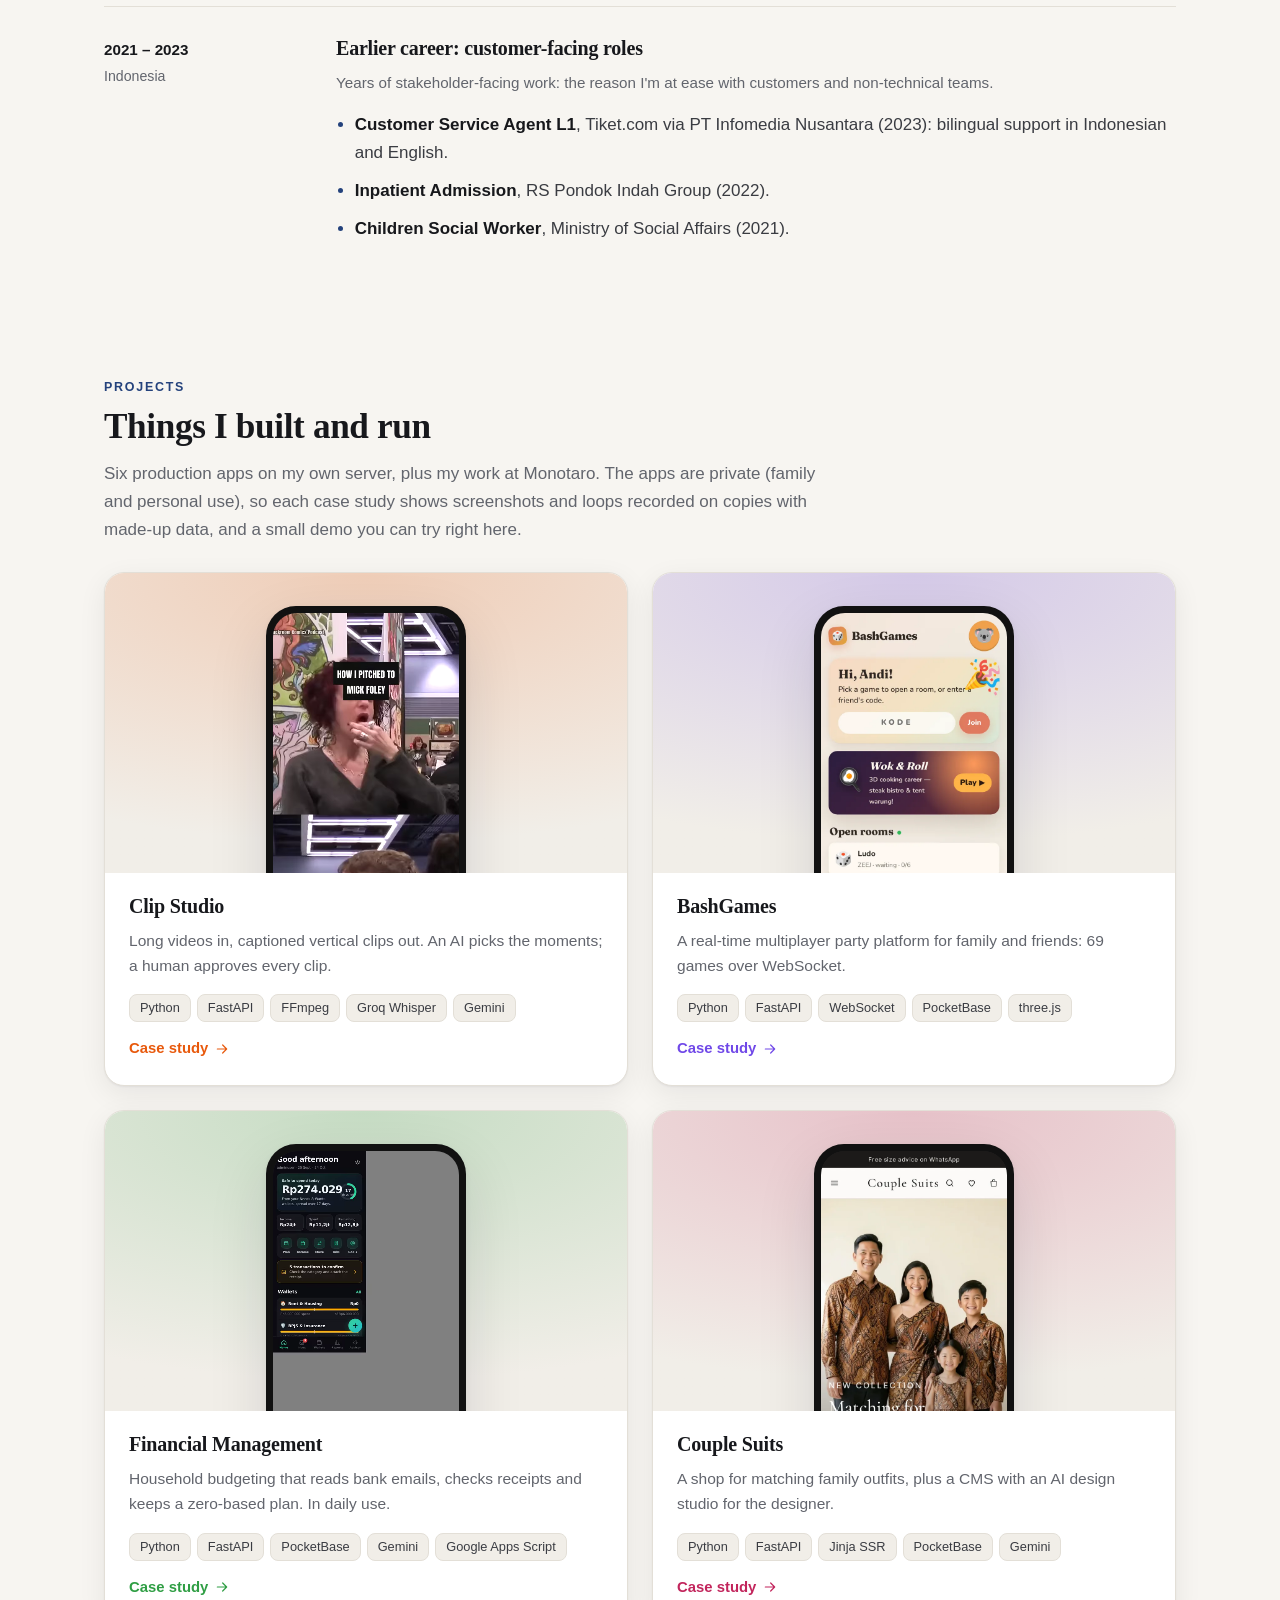
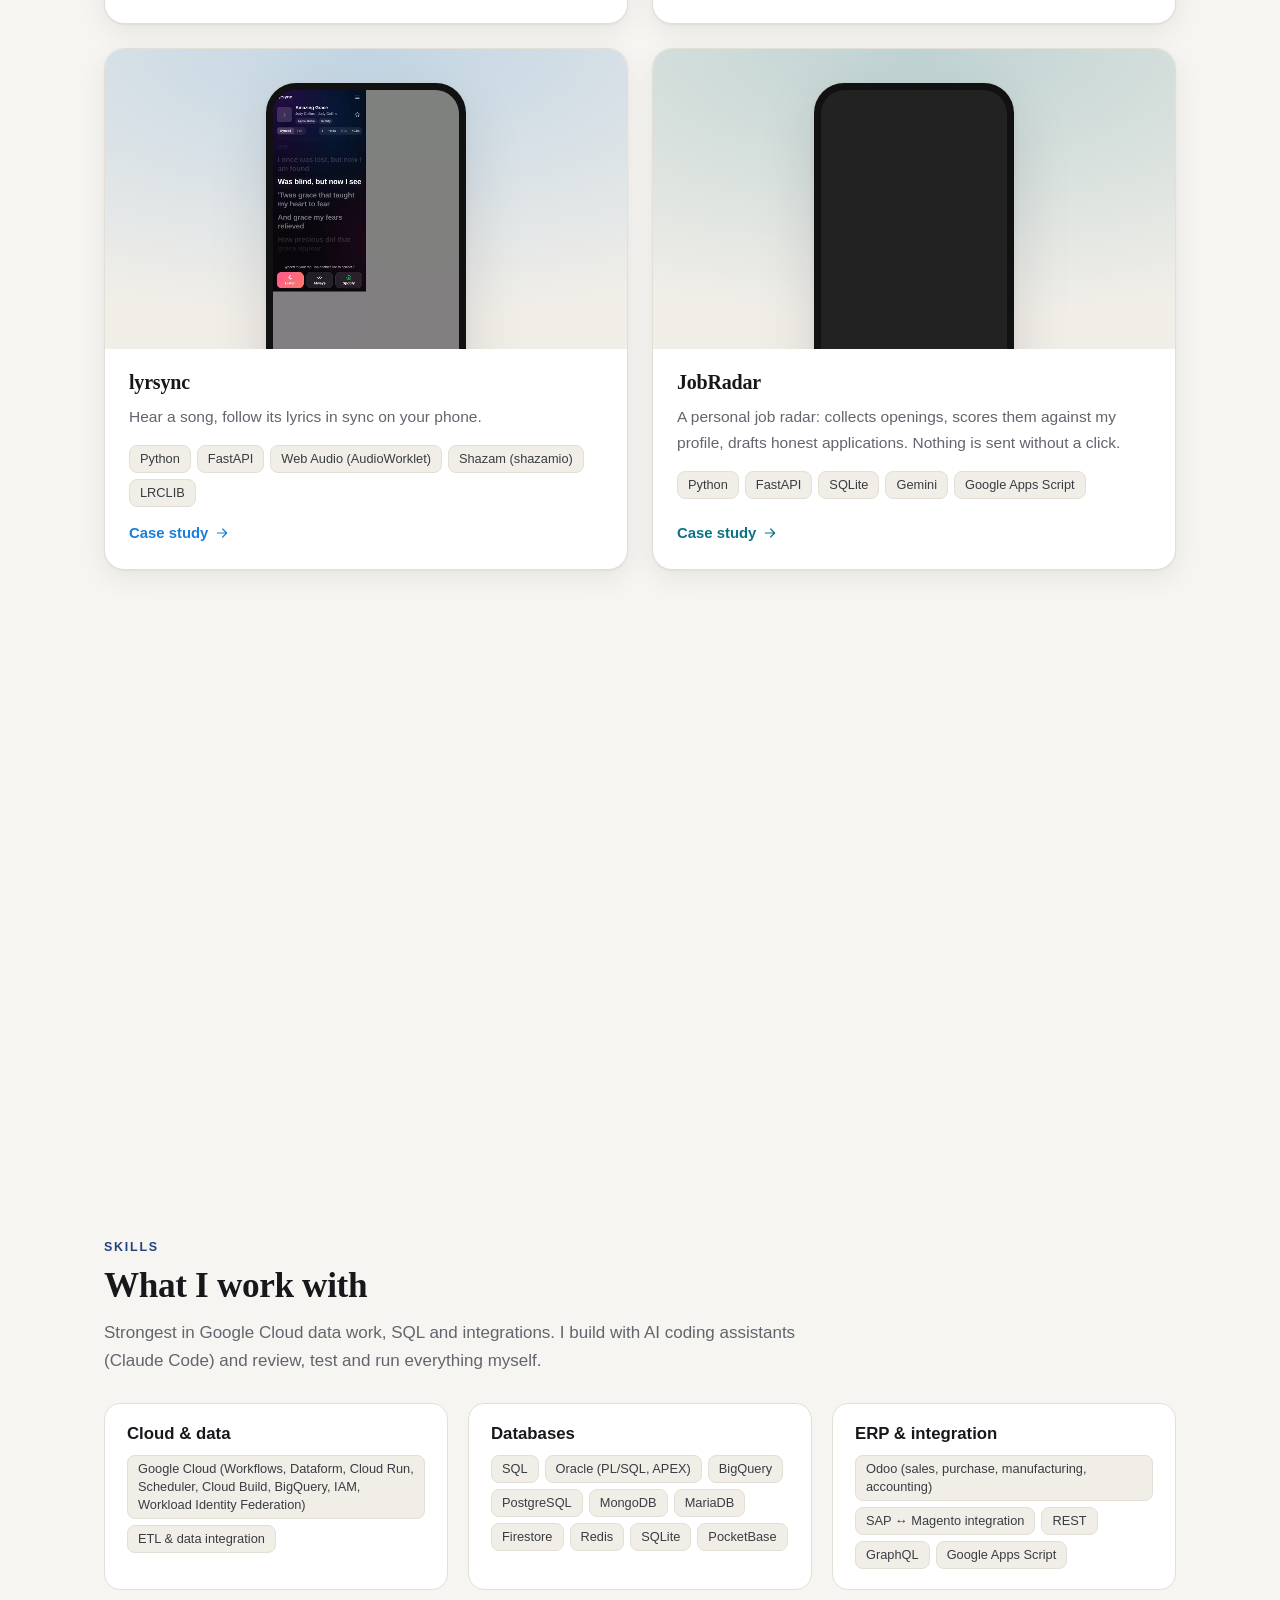
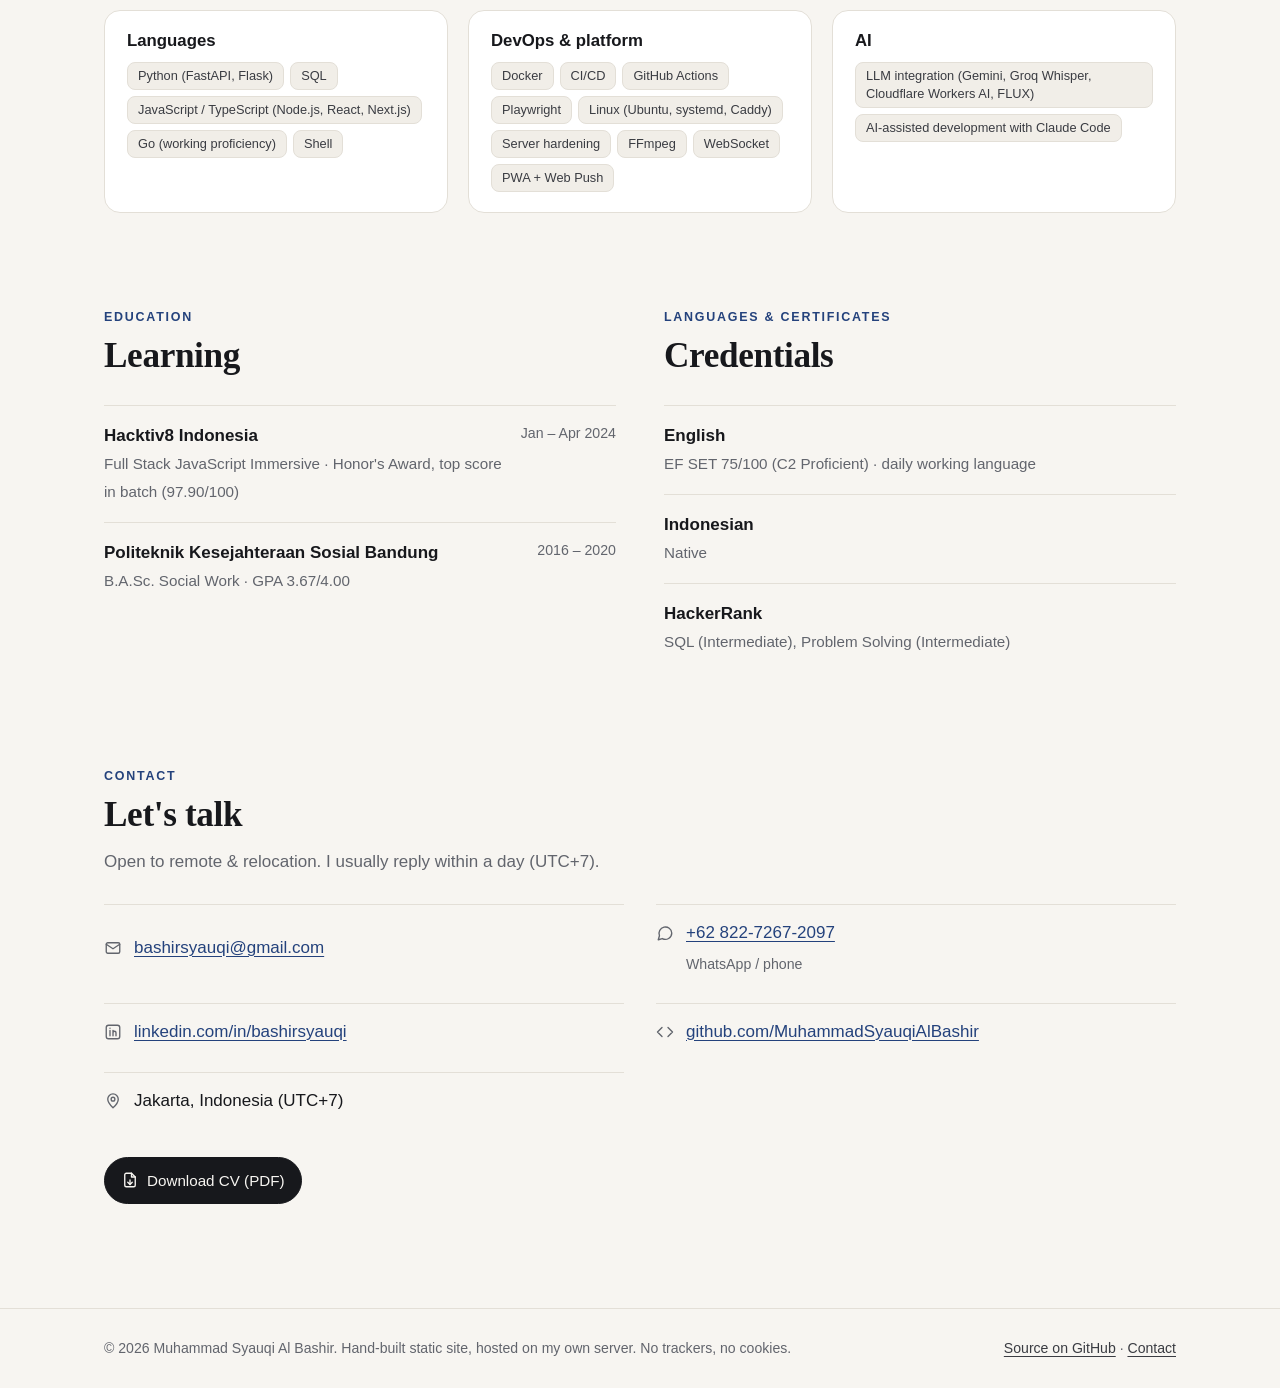
==== commit b802e844: "Add the owner's photo (hero + link preview); fix photo aspect ratio on phones Co-Authored-By: Claude" ====
--- a/site/index.html
+++ b/site/index.html
@@ -18,10 +18,10 @@
 <meta name="twitter:card" content="summary_large_image">
 <link rel="icon" href="assets/favicon.svg" type="image/svg+xml">
 <link rel="apple-touch-icon" href="assets/apple-touch-icon.png">
-<link rel="stylesheet" href="assets/css/site.css?v=5ca17b1867">
-<link rel="stylesheet" href="assets/css/accents.css?v=5ca17b1867">
-<script src="assets/js/theme.js?v=5ca17b1867"></script>
-<script type="module" src="assets/js/main.js?v=5ca17b1867"></script>
+<link rel="stylesheet" href="assets/css/site.css?v=48acdcffa0">
+<link rel="stylesheet" href="assets/css/accents.css?v=48acdcffa0">
+<script src="assets/js/theme.js?v=48acdcffa0"></script>
+<script type="module" src="assets/js/main.js?v=48acdcffa0"></script>
 </head>
 <body>
 <a class="skip" href="#main">Skip to content</a>
@@ -50,7 +50,7 @@
   <a class="btn" href="https://wa.me/6282272672097" rel="noopener" target="_blank"><svg class="i" viewBox="0 0 24 24" fill="none" stroke="currentColor" stroke-width="1.8" stroke-linecap="round" stroke-linejoin="round" aria-hidden="true"><path d="M21 12a8.5 8.5 0 0 1-12.6 7.4L3 21l1.6-5.4A8.5 8.5 0 1 1 21 12z"/></svg>WhatsApp</a>
 </div>
   </div>
-  <div class="hero-pic"><span class="mono lg" aria-hidden="true">SB</span></div>
+  <div class="hero-pic"><img class="photo" src="assets/img/photo.webp" alt="Photo of Muhammad Syauqi Al Bashir" width="320" height="320"></div>
 </section>
 
 <section class="wrap numbers" aria-label="Key numbers"><ul><li><b>7–9M</b><span>records synced per day by batch jobs I built</span></li><li><b>Billions</b><span>of rupiah in sales through my SAP ↔ Magento e-catalog</span></li><li><b>6</b><span>live apps I designed and run on one 2 GB server</span></li><li><b>97.90</b><span>top score of my Hacktiv8 full-stack batch</span></li></ul></section>
--- a/site/assets/css/site.css
+++ b/site/assets/css/site.css
@@ -70,7 +70,7 @@
 .mono { display: inline-grid; place-items: center; border-radius: 50%; background: var(--ink); color: var(--bg); font-family: var(--serif); font-weight: 600; letter-spacing: .02em; flex: none; }
 .mono.sm { width: 32px; height: 32px; font-size: .8rem; }
 .mono.lg { width: min(280px, 62vw); aspect-ratio: 1; font-size: clamp(3rem, 9vw, 5.4rem); background: linear-gradient(150deg, var(--accent), color-mix(in srgb, var(--accent) 55%, var(--ink))); color: var(--accent-ink); box-shadow: var(--shadow-lg); }
-.photo { width: min(300px, 64vw); aspect-ratio: 1; object-fit: cover; border-radius: 50%; box-shadow: var(--shadow-lg); }
+.photo { width: min(300px, 64vw); height: auto; aspect-ratio: 1; object-fit: cover; border-radius: 50%; box-shadow: var(--shadow-lg); }
 
 /* hero */
 .hero { display: grid; grid-template-columns: 1.35fr .65fr; gap: 48px; align-items: center; padding-top: clamp(40px, 8vw, 96px); padding-bottom: 40px; }
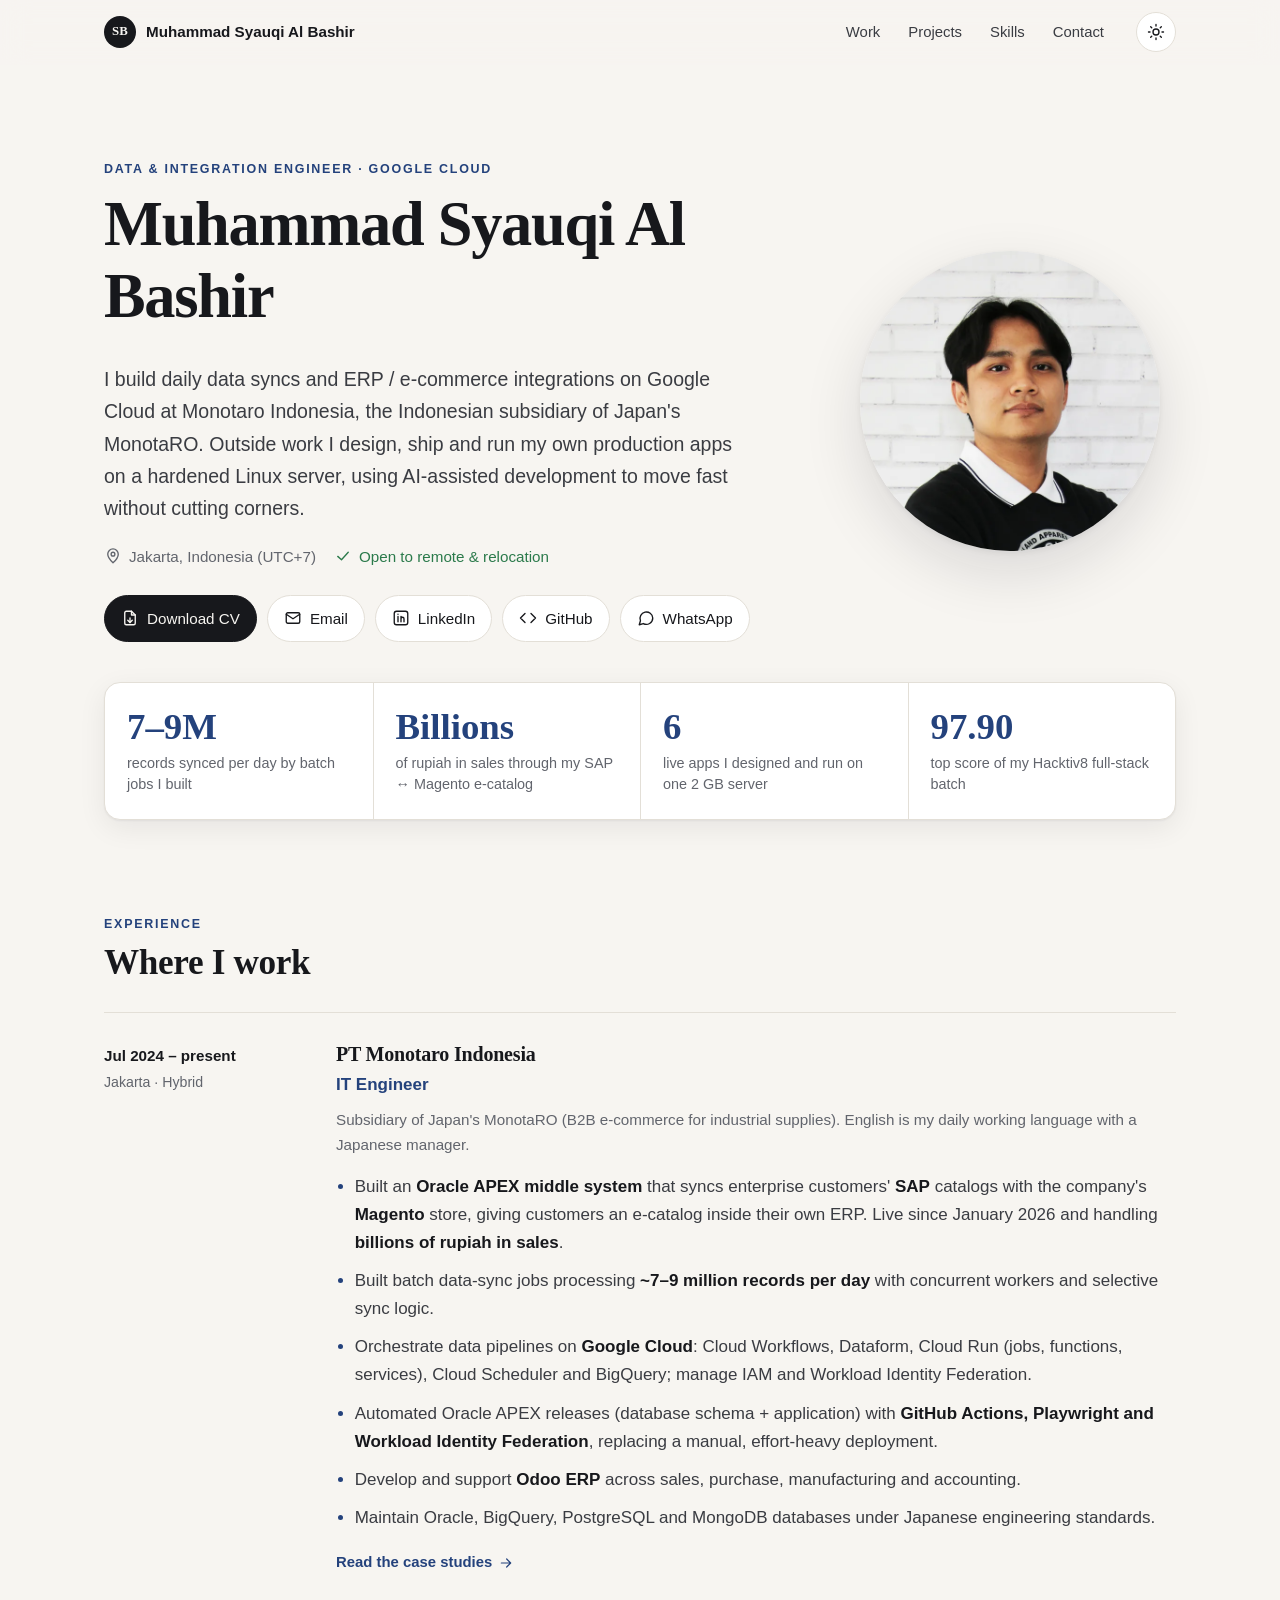
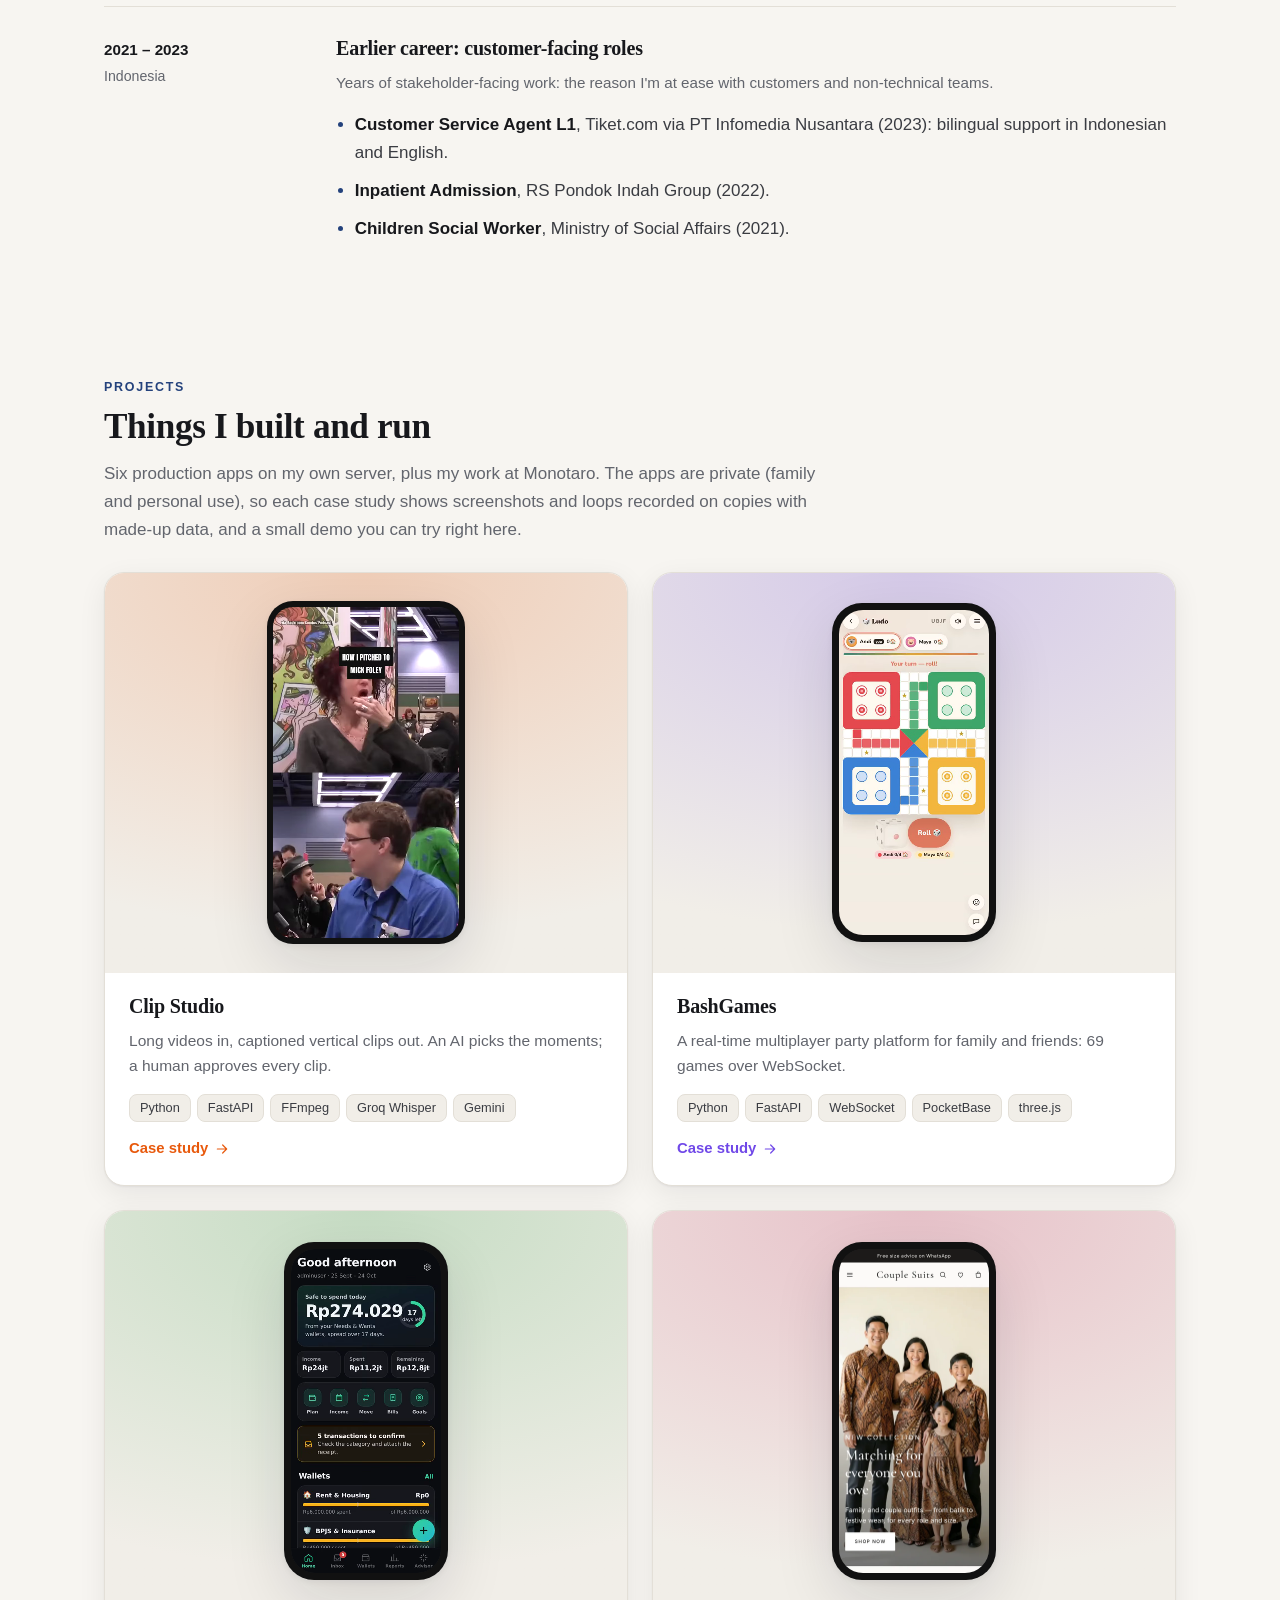
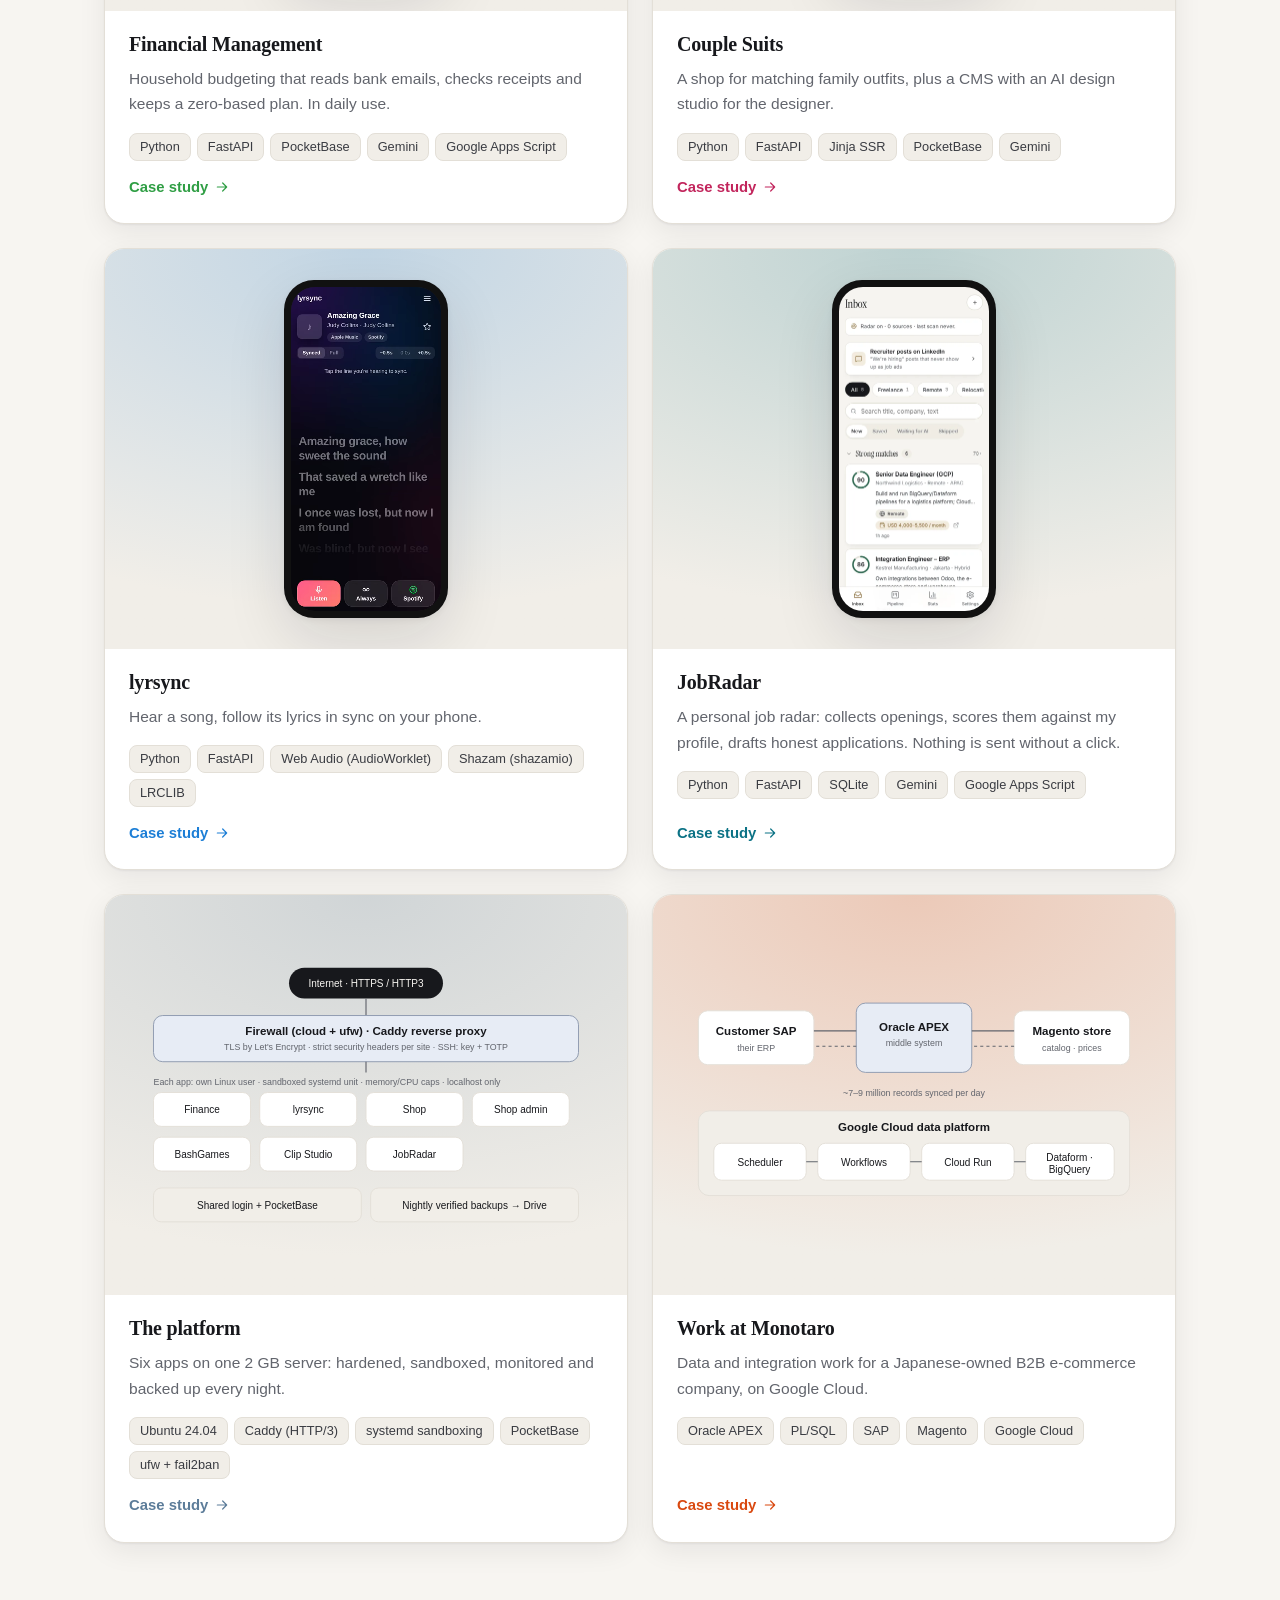
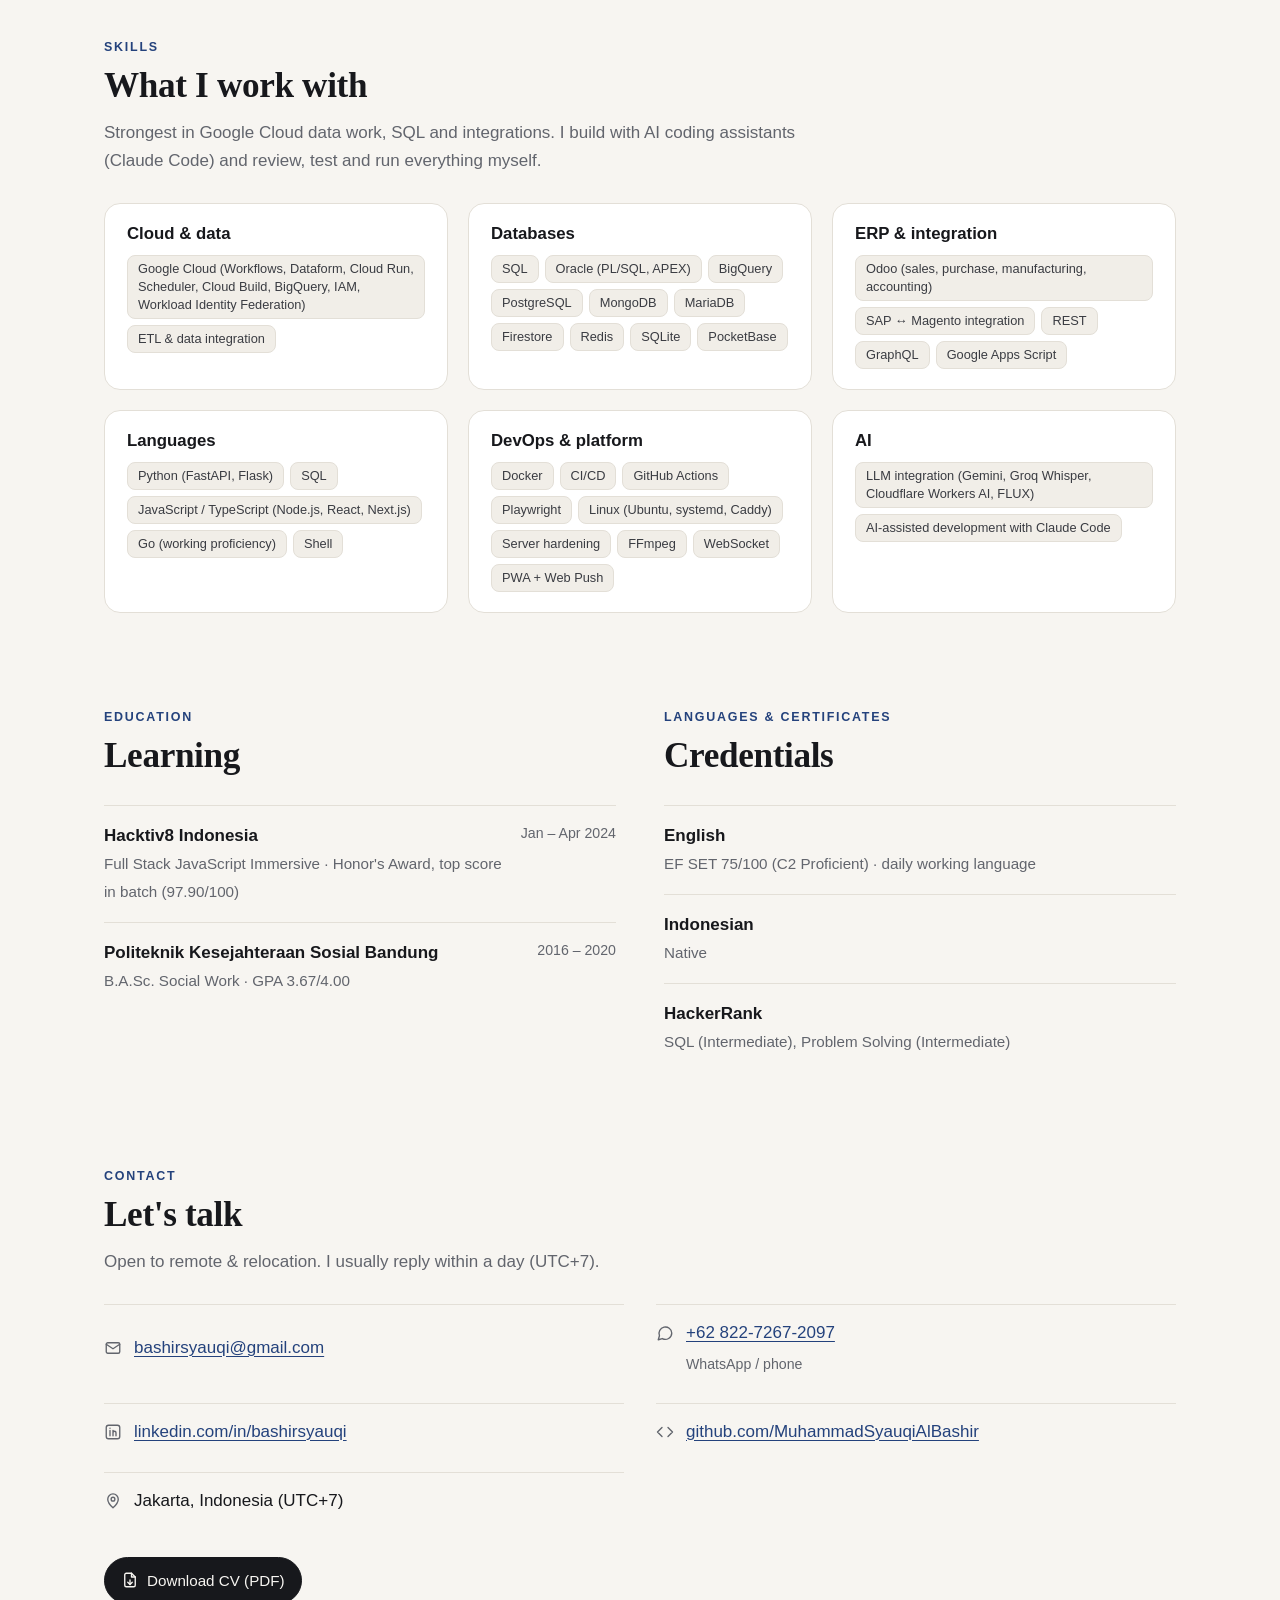
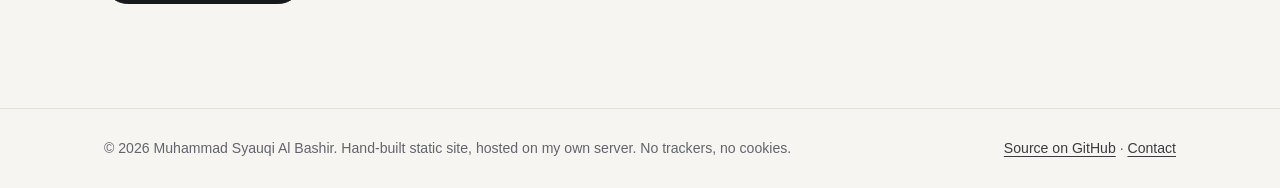
==== commit 417523c9: "Fix media: sharp full-frame loops, uncropped previews, Spot the Twin layout - Re-record the finance," ====
--- a/site/index.html
+++ b/site/index.html
@@ -18,10 +18,10 @@
 <meta name="twitter:card" content="summary_large_image">
 <link rel="icon" href="assets/favicon.svg" type="image/svg+xml">
 <link rel="apple-touch-icon" href="assets/apple-touch-icon.png">
-<link rel="stylesheet" href="assets/css/site.css?v=48acdcffa0">
-<link rel="stylesheet" href="assets/css/accents.css?v=48acdcffa0">
-<script src="assets/js/theme.js?v=48acdcffa0"></script>
-<script type="module" src="assets/js/main.js?v=48acdcffa0"></script>
+<link rel="stylesheet" href="assets/css/site.css?v=b73a1a5b52">
+<link rel="stylesheet" href="assets/css/accents.css?v=b73a1a5b52">
+<script src="assets/js/theme.js?v=b73a1a5b52"></script>
+<script type="module" src="assets/js/main.js?v=b73a1a5b52"></script>
 </head>
 <body>
 <a class="skip" href="#main">Skip to content</a>
@@ -70,32 +70,32 @@
   <div class="sec-h"><p class="eyebrow">Projects</p><h2>Things I built and run</h2>
   <p class="sub">Six production apps on my own server, plus my work at Monotaro. The apps are private (family and personal use), so each case study shows screenshots and loops recorded on copies with made-up data, and a small demo you can try right here.</p></div>
   <div class="grid"><a class="card reveal" href="projects/clipstudio.html" data-p="clipstudio">
-  <div class="shot"><div class="frame phone"><video class="m" poster="assets/media/clip-loop.webp" muted loop playsinline preload="none" data-autoplay aria-label="Clip Studio screenshot"><source src="assets/media/clip-loop.mp4" type="video/mp4"><source src="assets/media/clip-loop.webm" type="video/webm"></video></div></div>
+  <div class="shot"><div class="frame reel"><video class="m" poster="assets/media/clip-loop.webp?v=eb2fa060" muted loop playsinline disableremoteplayback disablepictureinpicture preload="none" data-autoplay aria-label="Clip Studio screenshot"><source src="assets/media/clip-loop.mp4?v=4e211261" type="video/mp4"><source src="assets/media/clip-loop.webm?v=73e88acf" type="video/webm"></video></div></div>
   <div class="body"><h3>Clip Studio</h3><p>Long videos in, captioned vertical clips out. An AI picks the moments; a human approves every clip.</p>
   <ul class="chips"><li class="chip">Python</li><li class="chip">FastAPI</li><li class="chip">FFmpeg</li><li class="chip">Groq Whisper</li><li class="chip">Gemini</li></ul>
   <span class="more">Case study<svg class="i" viewBox="0 0 24 24" fill="none" stroke="currentColor" stroke-width="1.8" stroke-linecap="round" stroke-linejoin="round" aria-hidden="true"><path d="M5 12h14M13 6l6 6-6 6"/></svg></span></div>
 </a><a class="card reveal" href="projects/bashgames.html" data-p="bashgames">
-  <div class="shot"><div class="frame phone"><img class="m" src="assets/media/bg-lobby.webp" alt="BashGames screenshot" loading="lazy" decoding="async" width="600" height="1298"></div></div>
+  <div class="shot"><div class="frame phone"><video class="m" poster="assets/media/bg-ludo-loop.webp?v=73802300" muted loop playsinline disableremoteplayback disablepictureinpicture preload="none" data-autoplay aria-label="BashGames screenshot"><source src="assets/media/bg-ludo-loop.mp4?v=529fd235" type="video/mp4"><source src="assets/media/bg-ludo-loop.webm?v=b3b93f42" type="video/webm"></video></div></div>
   <div class="body"><h3>BashGames</h3><p>A real-time multiplayer party platform for family and friends: 69 games over WebSocket.</p>
   <ul class="chips"><li class="chip">Python</li><li class="chip">FastAPI</li><li class="chip">WebSocket</li><li class="chip">PocketBase</li><li class="chip">three.js</li></ul>
   <span class="more">Case study<svg class="i" viewBox="0 0 24 24" fill="none" stroke="currentColor" stroke-width="1.8" stroke-linecap="round" stroke-linejoin="round" aria-hidden="true"><path d="M5 12h14M13 6l6 6-6 6"/></svg></span></div>
 </a><a class="card reveal" href="projects/finance.html" data-p="finance">
-  <div class="shot"><div class="frame phone"><video class="m" poster="assets/media/fin-loop.webp" muted loop playsinline preload="none" data-autoplay aria-label="Financial Management screenshot"><source src="assets/media/fin-loop.mp4" type="video/mp4"><source src="assets/media/fin-loop.webm" type="video/webm"></video></div></div>
+  <div class="shot"><div class="frame phone"><video class="m" poster="assets/media/fin-loop.webp?v=83fad576" muted loop playsinline disableremoteplayback disablepictureinpicture preload="none" data-autoplay aria-label="Financial Management screenshot"><source src="assets/media/fin-loop.mp4?v=f9c93646" type="video/mp4"><source src="assets/media/fin-loop.webm?v=70fb2475" type="video/webm"></video></div></div>
   <div class="body"><h3>Financial Management</h3><p>Household budgeting that reads bank emails, checks receipts and keeps a zero-based plan. In daily use.</p>
   <ul class="chips"><li class="chip">Python</li><li class="chip">FastAPI</li><li class="chip">PocketBase</li><li class="chip">Gemini</li><li class="chip">Google Apps Script</li></ul>
   <span class="more">Case study<svg class="i" viewBox="0 0 24 24" fill="none" stroke="currentColor" stroke-width="1.8" stroke-linecap="round" stroke-linejoin="round" aria-hidden="true"><path d="M5 12h14M13 6l6 6-6 6"/></svg></span></div>
 </a><a class="card reveal" href="projects/couple-suits.html" data-p="couple-suits">
-  <div class="shot"><div class="frame phone"><img class="m" src="assets/media/cs-home.webp" alt="Couple Suits screenshot" loading="lazy" decoding="async" width="600" height="1298"></div></div>
+  <div class="shot"><div class="frame phone"><img class="m" src="assets/media/cs-home.webp?v=19d169cf" alt="Couple Suits screenshot" loading="lazy" decoding="async" width="600" height="1298"></div></div>
   <div class="body"><h3>Couple Suits</h3><p>A shop for matching family outfits, plus a CMS with an AI design studio for the designer.</p>
   <ul class="chips"><li class="chip">Python</li><li class="chip">FastAPI</li><li class="chip">Jinja SSR</li><li class="chip">PocketBase</li><li class="chip">Gemini</li></ul>
   <span class="more">Case study<svg class="i" viewBox="0 0 24 24" fill="none" stroke="currentColor" stroke-width="1.8" stroke-linecap="round" stroke-linejoin="round" aria-hidden="true"><path d="M5 12h14M13 6l6 6-6 6"/></svg></span></div>
 </a><a class="card reveal" href="projects/lyrsync.html" data-p="lyrsync">
-  <div class="shot"><div class="frame phone"><video class="m" poster="assets/media/lyr-loop.webp" muted loop playsinline preload="none" data-autoplay aria-label="lyrsync screenshot"><source src="assets/media/lyr-loop.mp4" type="video/mp4"><source src="assets/media/lyr-loop.webm" type="video/webm"></video></div></div>
+  <div class="shot"><div class="frame phone"><video class="m" poster="assets/media/lyr-loop.webp?v=2c502611" muted loop playsinline disableremoteplayback disablepictureinpicture preload="none" data-autoplay aria-label="lyrsync screenshot"><source src="assets/media/lyr-loop.mp4?v=ba2df818" type="video/mp4"><source src="assets/media/lyr-loop.webm?v=120bb8b0" type="video/webm"></video></div></div>
   <div class="body"><h3>lyrsync</h3><p>Hear a song, follow its lyrics in sync on your phone.</p>
   <ul class="chips"><li class="chip">Python</li><li class="chip">FastAPI</li><li class="chip">Web Audio (AudioWorklet)</li><li class="chip">Shazam (shazamio)</li><li class="chip">LRCLIB</li></ul>
   <span class="more">Case study<svg class="i" viewBox="0 0 24 24" fill="none" stroke="currentColor" stroke-width="1.8" stroke-linecap="round" stroke-linejoin="round" aria-hidden="true"><path d="M5 12h14M13 6l6 6-6 6"/></svg></span></div>
 </a><a class="card reveal" href="projects/jobradar.html" data-p="jobradar">
-  <div class="shot"><div class="frame phone"><img class="m" src="assets/media/jr-inbox.webp" alt="JobRadar screenshot" loading="lazy" decoding="async" width="600" height="1298"></div></div>
+  <div class="shot"><div class="frame phone"><img class="m" src="assets/media/jr-inbox.webp?v=7a5fb867" alt="JobRadar screenshot" loading="lazy" decoding="async" width="600" height="1298"></div></div>
   <div class="body"><h3>JobRadar</h3><p>A personal job radar: collects openings, scores them against my profile, drafts honest applications. Nothing is sent without a click.</p>
   <ul class="chips"><li class="chip">Python</li><li class="chip">FastAPI</li><li class="chip">SQLite</li><li class="chip">Gemini</li><li class="chip">Google Apps Script</li></ul>
   <span class="more">Case study<svg class="i" viewBox="0 0 24 24" fill="none" stroke="currentColor" stroke-width="1.8" stroke-linecap="round" stroke-linejoin="round" aria-hidden="true"><path d="M5 12h14M13 6l6 6-6 6"/></svg></span></div>
--- a/site/assets/css/site.css
+++ b/site/assets/css/site.css
@@ -114,8 +114,9 @@
 .card { display: flex; flex-direction: column; background: var(--surface); border: 1px solid var(--line); border-radius: 20px; overflow: hidden; color: inherit; text-decoration: none; box-shadow: var(--shadow); transition: transform .25s, box-shadow .25s, border-color .25s; }
 .card:hover { transform: translateY(-3px); box-shadow: var(--shadow-lg); border-color: color-mix(in srgb, var(--pa) 40%, var(--line)); }
 .card:hover .more .i { transform: translateX(3px); }
-.card .shot { height: 300px; background: radial-gradient(120% 90% at 50% 0%, color-mix(in srgb, var(--pa) 22%, var(--surface2)), var(--surface2)); display: flex; align-items: flex-end; justify-content: center; padding: 28px 24px 0; overflow: hidden; }
-.card .shot .frame.phone { width: 200px; margin-bottom: -150px; }
+.card .shot { height: 400px; background: radial-gradient(120% 90% at 50% 0%, color-mix(in srgb, var(--pa) 22%, var(--surface2)), var(--surface2)); display: flex; align-items: center; justify-content: center; padding: 22px 24px; overflow: hidden; }
+.card .shot .frame.phone { width: 164px; }
+.card .shot .frame.reel { width: 198px; }
 .card .shot .frame.desktop, .card .shot .frame.wide { width: 100%; margin-bottom: -40px; }
 .card .shot:has(.svgf) { align-items: center; padding: 18px; }
 .card .shot .frame.svgf { width: 100%; align-self: center; margin-bottom: 0; background: transparent; box-shadow: none; border: 0; }
@@ -131,6 +132,8 @@
 .frame .m { width: 100%; height: auto; }
 .frame.phone { border-radius: 30px; padding: 7px; background: #111; box-shadow: var(--shadow-lg); }
 .frame.phone .m { border-radius: 24px; aspect-ratio: 390 / 844; object-fit: cover; object-position: top; background: #222; }
+.frame.reel { border-radius: 26px; padding: 6px; background: #111; box-shadow: var(--shadow-lg); }
+.frame.reel .m { border-radius: 20px; aspect-ratio: 9 / 16; object-fit: cover; background: #222; }
 .frame.desktop, .frame.wide { border-radius: 12px; border: 1px solid var(--line); box-shadow: var(--shadow-lg); overflow: hidden; padding-top: 26px; background: var(--surface2); }
 .frame.desktop::before, .frame.wide::before { content: ""; position: absolute; left: 12px; top: 9px; width: 8px; height: 8px; border-radius: 50%; background: #e5534b; box-shadow: 14px 0 0 #e8b84a, 28px 0 0 #57b26a; }
 .frame.desktop .m { aspect-ratio: 1440 / 900; object-fit: cover; object-position: top; }
@@ -184,6 +187,7 @@
 .p-top .chips { margin: 4px 0 22px; }
 .p-cover { display: flex; justify-content: center; padding: 28px; border-radius: 28px; background: radial-gradient(110% 80% at 50% 0%, color-mix(in srgb, var(--pa) 26%, var(--surface2)), var(--surface2)); }
 .p-cover .frame.phone { width: min(290px, 70vw); }
+.p-cover .frame.reel { width: min(330px, 78vw); }
 .p-cover .frame.desktop, .p-cover .frame.wide, .p-cover .frame.svgf { width: 100%; }
 .lives { display: flex; flex-wrap: wrap; gap: 10px; }
 .live { display: inline-flex; align-items: center; gap: 10px; padding: 10px 16px; border-radius: 14px; border: 1px solid var(--line); background: var(--surface); text-decoration: none; color: var(--ink); }
@@ -270,8 +274,9 @@
   .grid, .skills, .two, .split, .contact-list { grid-template-columns: 1fr; }
   .two { gap: 8px; }
   .job { grid-template-columns: 1fr; gap: 8px; }
-  .card .shot { height: 250px; }
-  .card .shot .frame.phone { width: 170px; }
+  .card .shot { height: 360px; }
+  .card .shot .frame.phone { width: 146px; }
+  .card .shot .frame.reel { width: 176px; }
   .hls { grid-template-columns: 1fr 1fr; gap: 18px; }
   .hl:has(.desktop), .hl:has(.wide) { grid-column: span 2; }
   .flow { flex-direction: column; gap: 22px; }
@@ -328,7 +333,7 @@
 .km-wrap > .hint { grid-column: 1 / -1; }
 .km { width: 100%; height: auto; touch-action: manipulation; user-select: none; -webkit-user-select: none; }
 .km-bg { fill: #fffdf8; stroke: #e2d6c2; stroke-width: 1.2; }
-.km-sym { pointer-events: none; transform-box: fill-box; transform-origin: center; }
+.km-sym { pointer-events: none; }
 .km-sym.got { animation: kmGot .35s ease-out; }
 .km-hit { fill: transparent; cursor: pointer; }
 .km-wrap.miss { animation: kmMiss .4s; }
